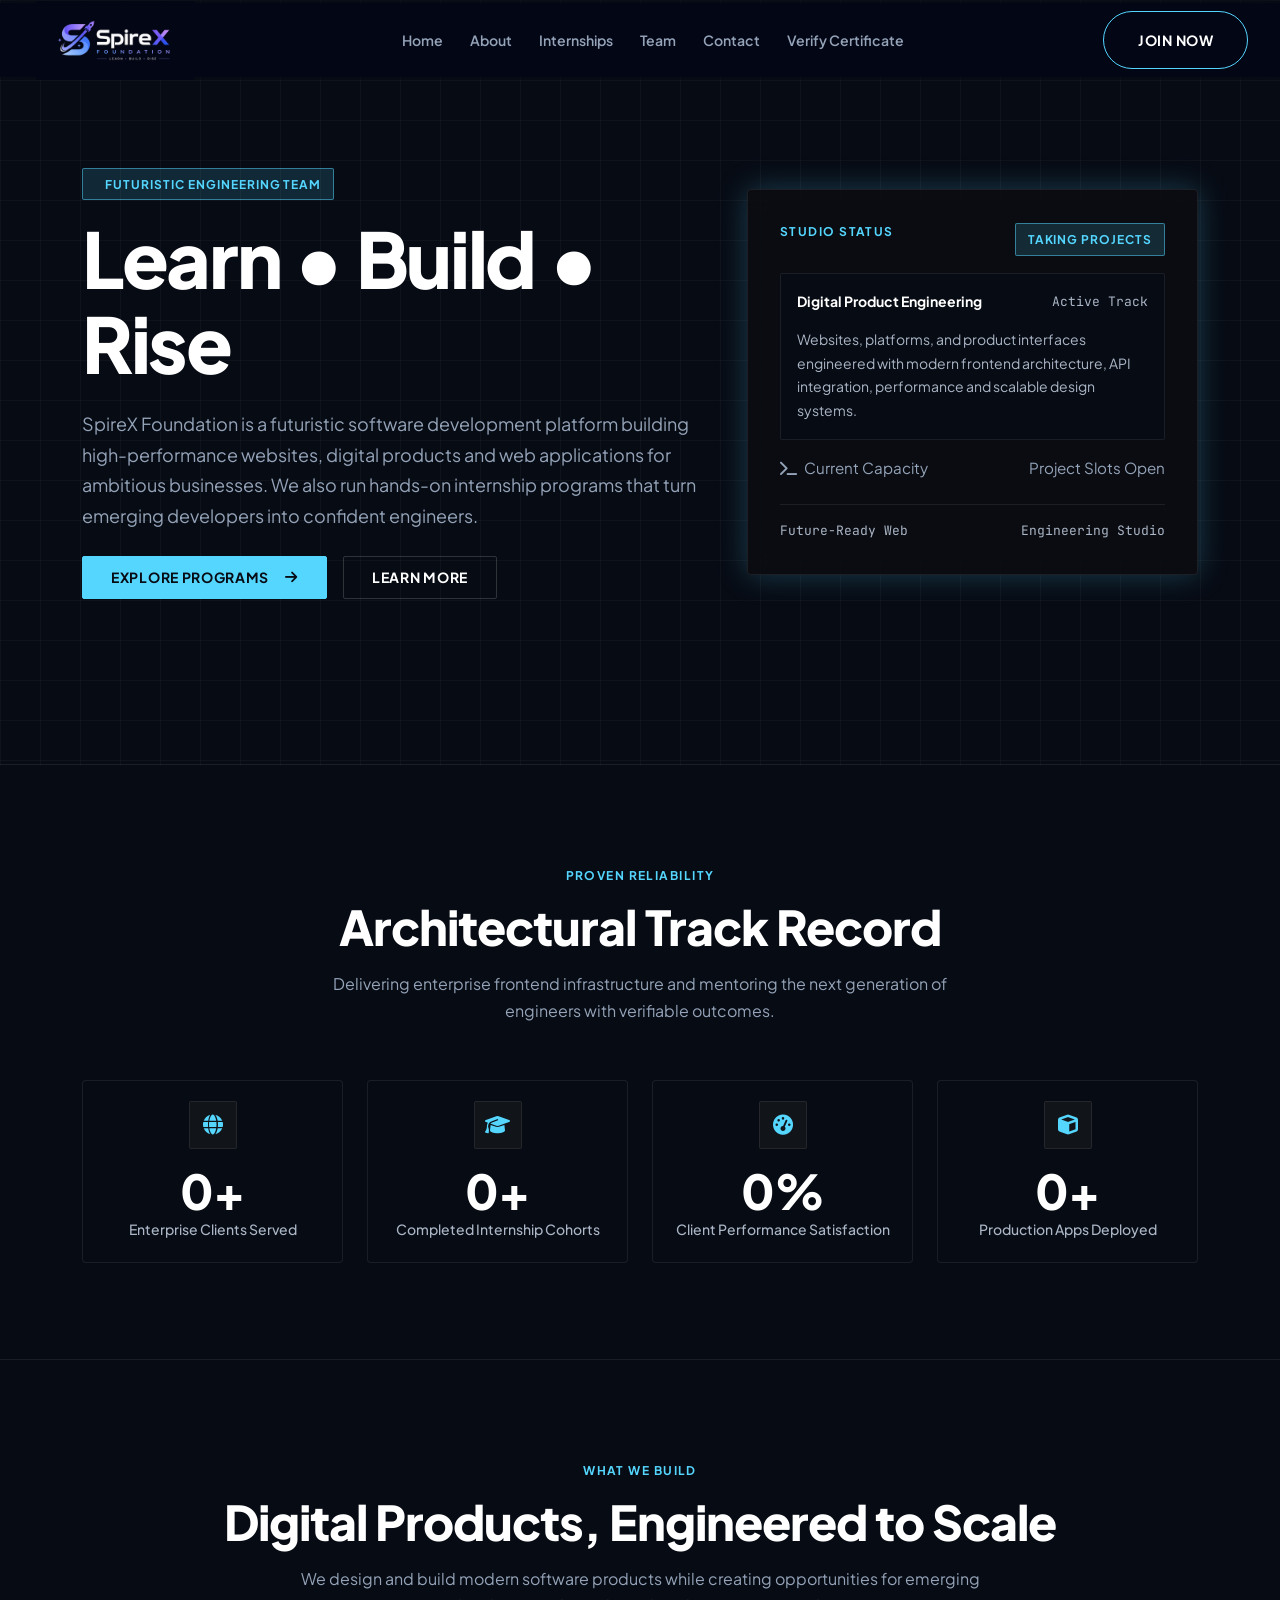
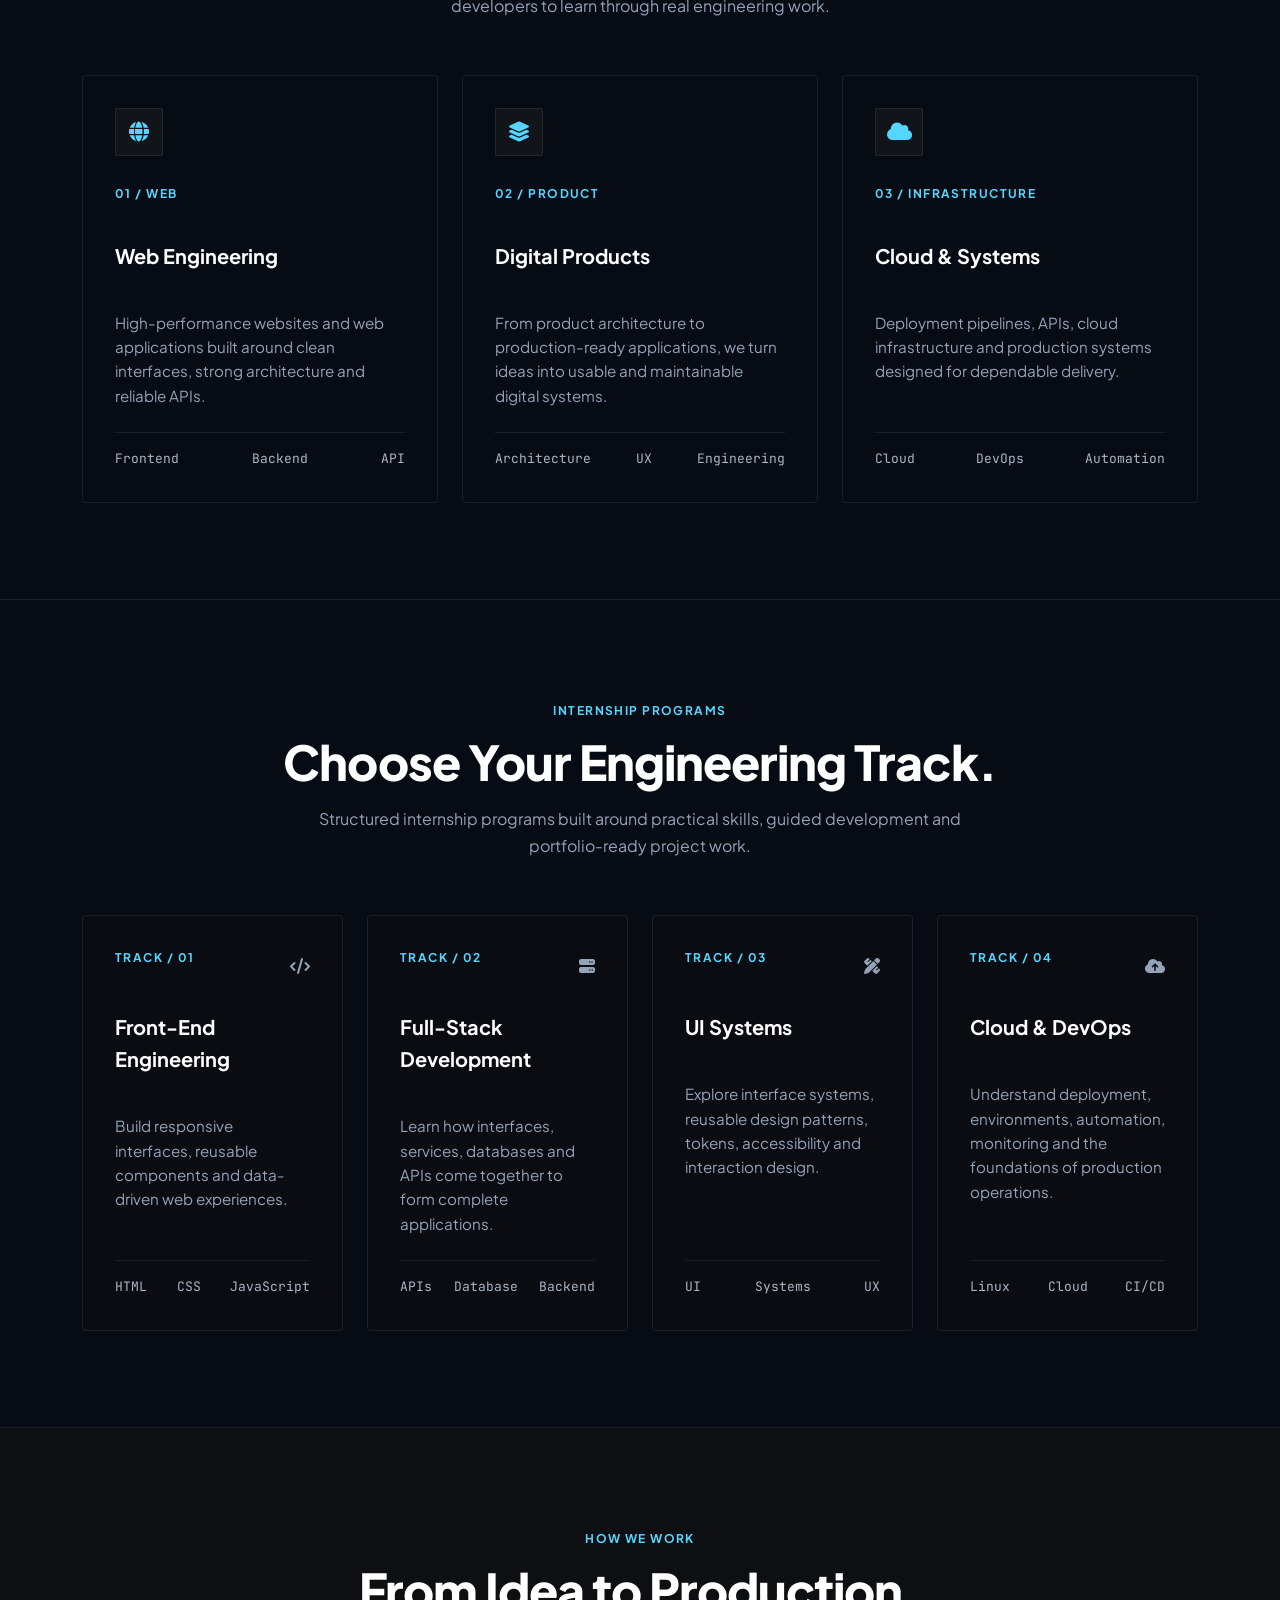
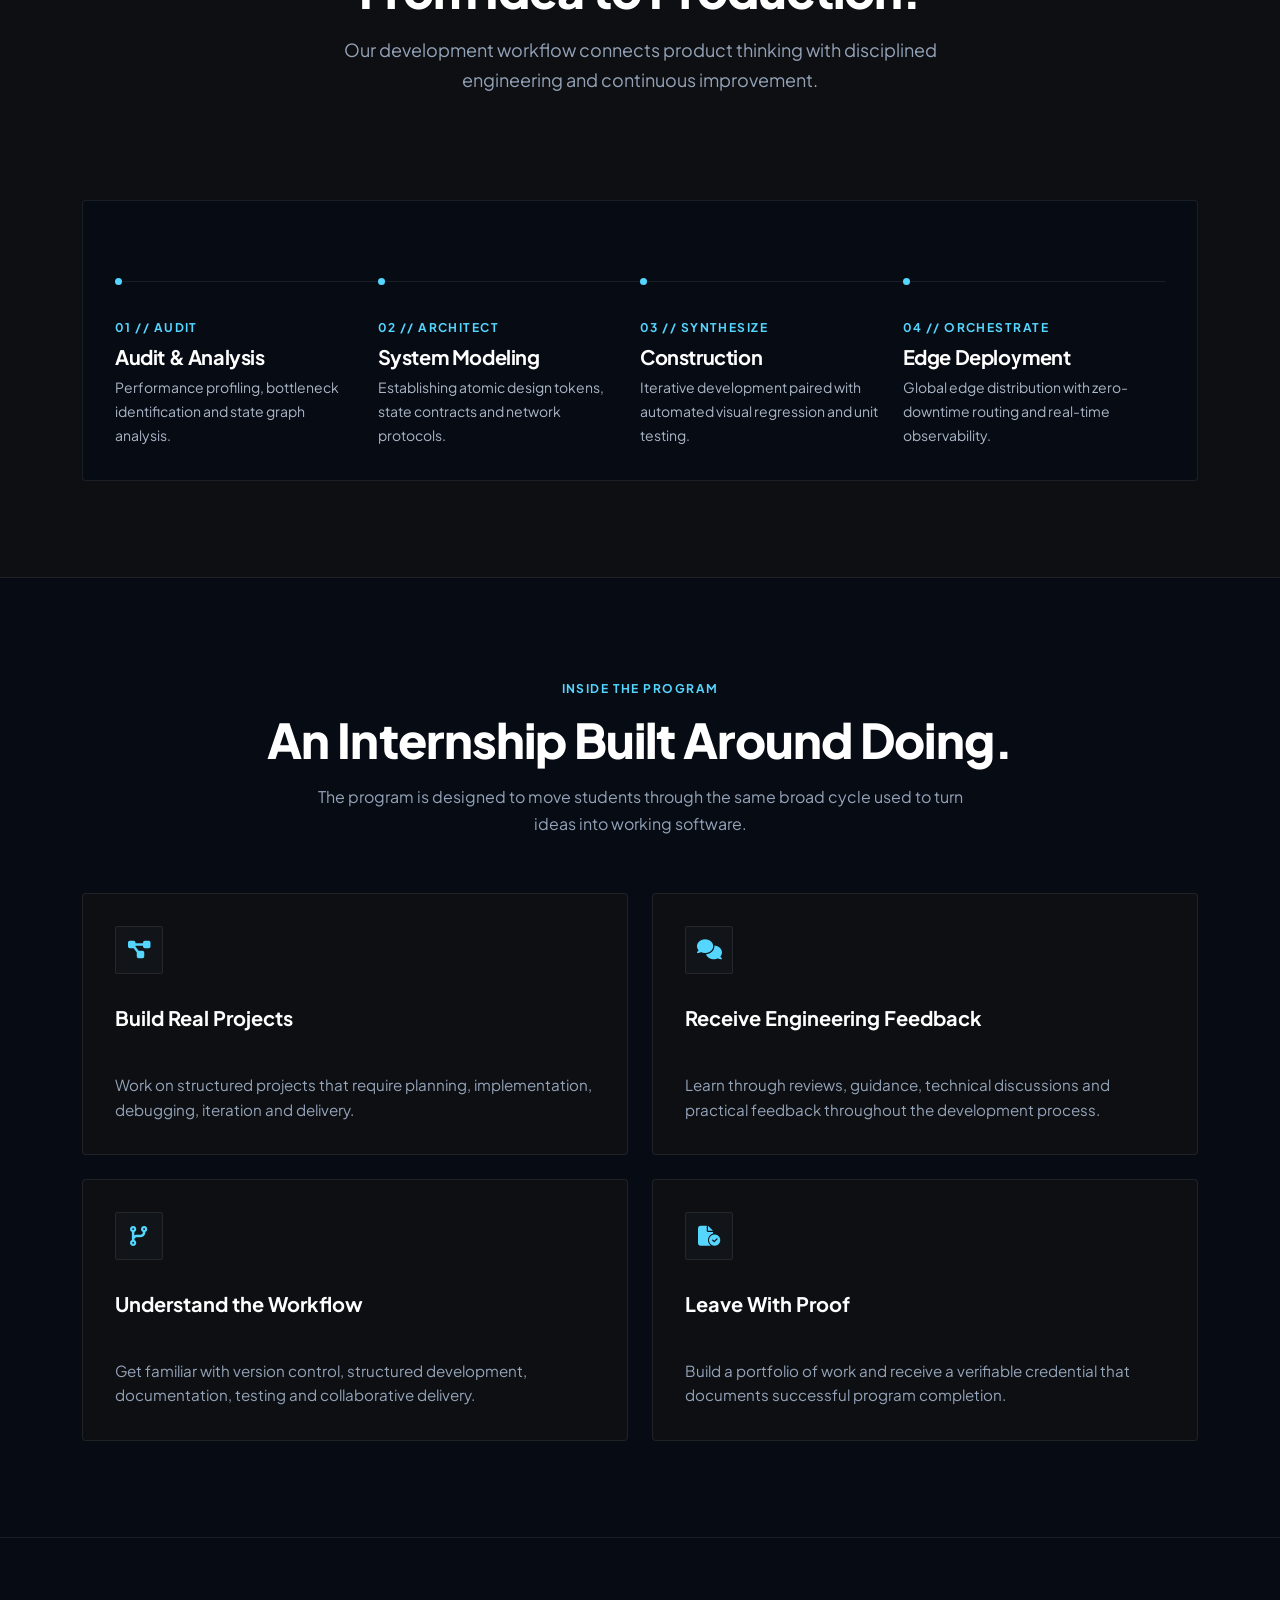
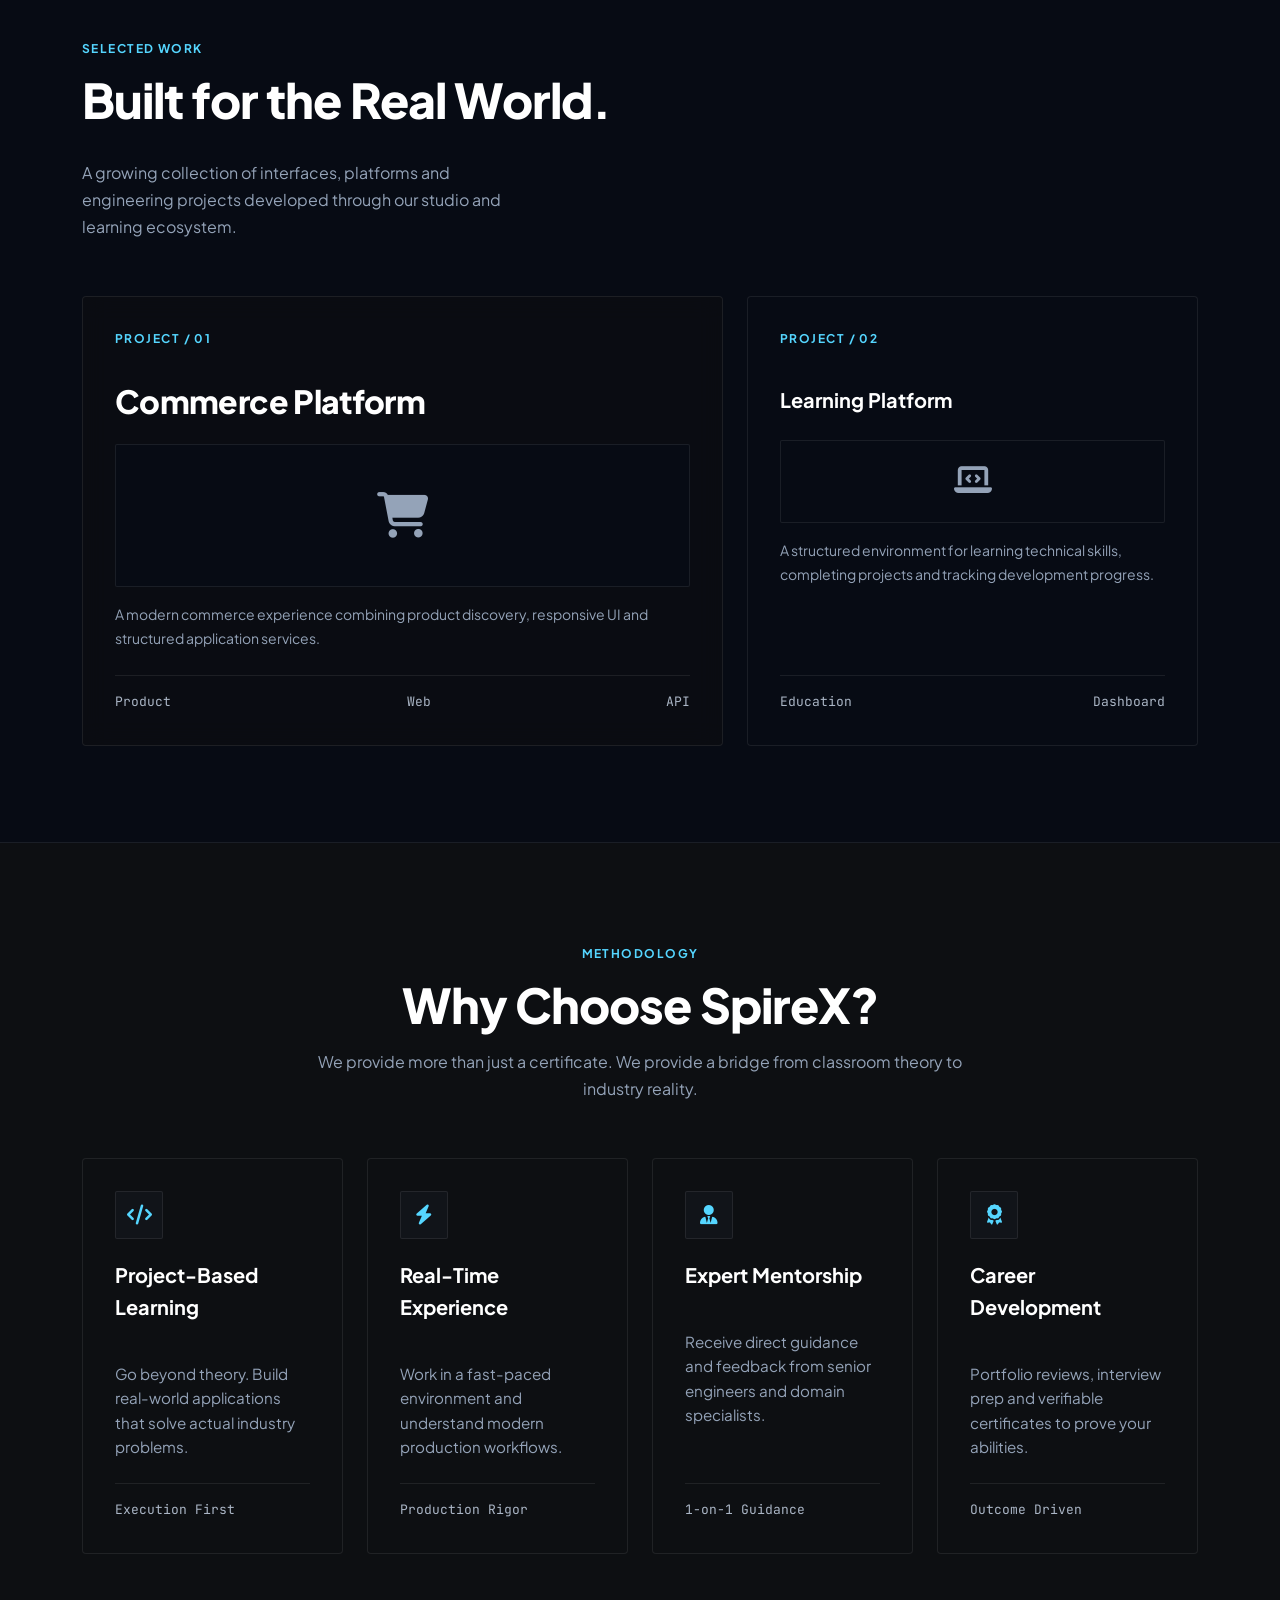
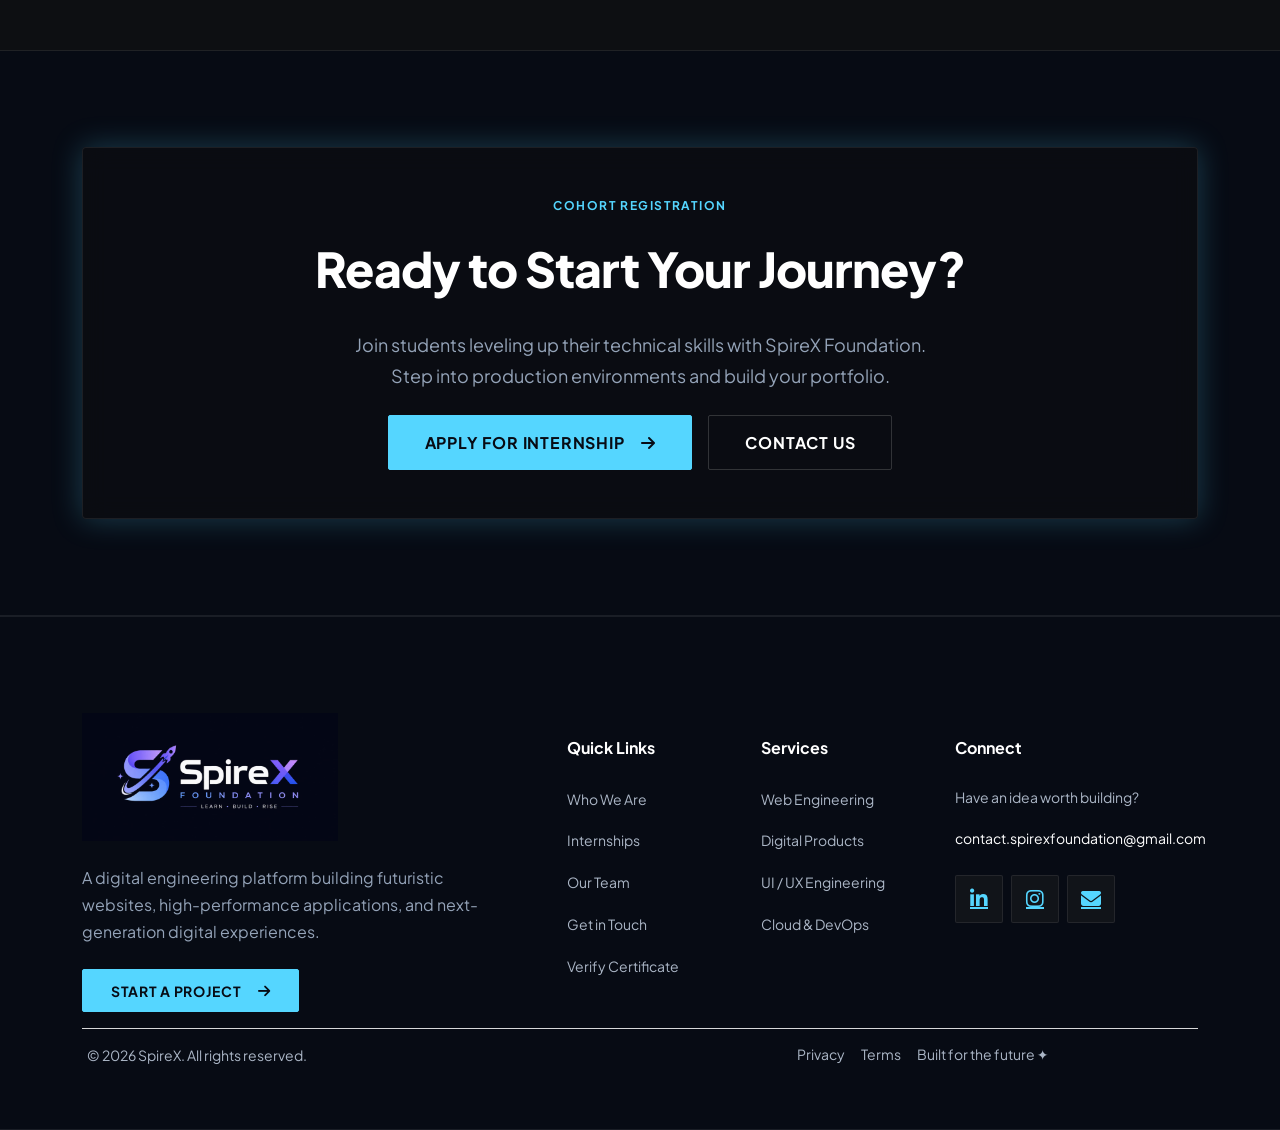
==== public/index.html @ adf91b23 "combined all pages an common navbar" ====
<!doctype html>
<html lang="en">

<head>
    <meta charset="UTF-8" />
    <meta name="viewport" content="width=device-width, initial-scale=1.0" />
    <title>SpireX Foundation</title>
    <meta name="description"
        content="SpireX Foundation runs remote, project-based internships for students and recent graduates, with mentor support and a verifiable digital certificate on completion." />

    <link rel="stylesheet" href="https://cdnjs.cloudflare.com/ajax/libs/font-awesome/6.5.1/css/all.min.css" />

    <link rel="stylesheet" href="css/home/layout.css" />

    <link rel="stylesheet" href="css/home/style.css" />
    <link rel="stylesheet" href="css/navbar.css" />
</head>

<body>
    <div id="navbar-container"></div>

    <section class="section grid-bg" data-section="hero" id="hero">
        <div class="container">
            <div class="row align-items-center gy-5">
                <div class="col-lg-7">
                    <div class="head mb-0">
                        <span class="badge badge-primary mb-3">
                            <i class="fa-solid fa-sparkles me-1"></i> Futuristic Engineering
                            Team
                        </span>
                        <h1 class="heading heading-xl text-bright">
                            Learn <span class="text-dim">•</span> Build
                            <span class="text-dim">•</span> Rise
                        </h1>
                        <p class="text text-lg text-muted my-4">
                            SpireX Foundation is a futuristic software development platform
                            building high-performance websites, digital products and web
                            applications for ambitious businesses. We also run hands-on
                            internship programs that turn emerging developers into confident
                            engineers.
                        </p>
                    </div>

                    <div class="d-flex flex-wrap gap-3 mt-4">
                        <a href="#internship" class="btn btn-primary">
                            Explore Programs <i class="fa-solid fa-arrow-right ms-2"></i>
                        </a>
                        <a href="#about" class="btn btn-outline">Learn More</a>
                    </div>
                </div>

                <div class="col-lg-5">
                    <div class="card card-glass glow">
                        <div class="head d-flex flex-row justify-content-between align-items-center mb-3">
                            <span class="label">Studio Status</span>
                            <span class="badge badge-primary">Taking Projects</span>
                        </div>

                        <div class="body">
                            <div class="p-3 mb-3" style="
                    background: var(--bg-primary);
                    border: 1px solid var(--border-subtle);
                    border-radius: var(--radius-sm);
                  ">
                                <div class="d-flex align-items-center justify-content-between mb-2">
                                    <span class="text text-sm text-bright text-bold">Digital Product Engineering</span>
                                    <span class="tag">Active Track</span>
                                </div>
                                <p class="text text-sm text-dim mb-0">
                                    Websites, platforms, and product interfaces engineered with
                                    modern frontend architecture, API integration, performance
                                    and scalable design systems.
                                </p>
                            </div>

                            <div class="d-flex justify-content-between text-dim text-sm pt-2">
                                <span><i class="fa-solid fa-terminal me-1 text-dim"></i> Current
                                    Capacity</span>
                                <span class="text-bright text-bold">Project Slots Open</span>
                            </div>
                        </div>

                        <div class="foot d-flex justify-content-between">
                            <span class="tag">Future-Ready Web</span>
                            <span class="tag">Engineering Studio</span>
                        </div>
                    </div>
                </div>
            </div>
        </div>
    </section>

    <section class="section section-dark" data-section="metrics" id="metrics">
        <div class="container">
            <div class="head text-center">
                <span class="label">Proven Reliability</span>
                <h2 class="heading heading-lg">Architectural Track Record</h2>
                <p class="text text-muted mx-auto">
                    Delivering enterprise frontend infrastructure and mentoring the next
                    generation of engineers with verifiable outcomes.
                </p>
            </div>

            <div class="row g-4">
                <div class="col-12 col-md-6 col-lg-3">
                    <div class="card card-sm card-dark text-center hover-glow">
                        <div class="icon-box mx-auto mb-3">
                            <i class="fa-solid fa-globe"></i>
                        </div>
                        <h3 class="heading heading-lg text-bright">0+</h3>
                        <span class="text text-sm text-dim text-medium">Enterprise Clients Served</span>
                    </div>
                </div>

                <div class="col-12 col-md-6 col-lg-3">
                    <div class="card card-sm card-dark text-center hover-glow">
                        <div class="icon-box mx-auto mb-3">
                            <i class="fa-solid fa-graduation-cap"></i>
                        </div>
                        <h3 class="heading heading-lg text-bright">0+</h3>
                        <span class="text text-sm text-dim text-medium">Completed Internship Cohorts</span>
                    </div>
                </div>

                <div class="col-12 col-md-6 col-lg-3">
                    <div class="card card-sm card-dark text-center hover-glow">
                        <div class="icon-box mx-auto mb-3">
                            <i class="fa-solid fa-gauge-high"></i>
                        </div>
                        <h3 class="heading heading-lg text-bright">0%</h3>
                        <span class="text text-sm text-dim text-medium">Client Performance Satisfaction</span>
                    </div>
                </div>

                <div class="col-12 col-md-6 col-lg-3">
                    <div class="card card-sm card-dark text-center hover-glow">
                        <div class="icon-box mx-auto mb-3">
                            <i class="fa-solid fa-cube"></i>
                        </div>
                        <h3 class="heading heading-lg text-bright">0+</h3>
                        <span class="text text-sm text-dim text-medium">Production Apps Deployed</span>
                    </div>
                </div>
            </div>
        </div>
    </section>

    <section class="section" data-section="services" id="services">
        <div class="container">
            <div class="head text-center">
                <span class="label">What We Build</span>
                <h2 class="heading heading-lg text-bright">
                    Digital Products, Engineered to Scale
                </h2>
                <p class="text text-muted mx-auto">
                    We design and build modern software products while creating
                    opportunities for emerging developers to learn through real
                    engineering work.
                </p>
            </div>

            <div class="row g-4">
                <div class="col-md-6 col-lg-4">
                    <div class="card card-dark hover-lift h-100">
                        <div class="head">
                            <div class="icon-box mb-3">
                                <i class="fa-solid fa-globe"></i>
                            </div>
                            <span class="label">01 / Web</span>
                            <h3 class="title mt-2">Web Engineering</h3>
                        </div>
                        <div class="body">
                            <p>
                                High-performance websites and web applications built around
                                clean interfaces, strong architecture and reliable APIs.
                            </p>
                        </div>
                        <div class="foot">
                            <span class="tag">Frontend</span>
                            <span class="tag">Backend</span>
                            <span class="tag">API</span>
                        </div>
                    </div>
                </div>

                <div class="col-md-6 col-lg-4">
                    <div class="card card-dark hover-lift h-100">
                        <div class="head">
                            <div class="icon-box mb-3">
                                <i class="fa-solid fa-layer-group"></i>
                            </div>
                            <span class="label">02 / Product</span>
                            <h3 class="title mt-2">Digital Products</h3>
                        </div>
                        <div class="body">
                            <p>
                                From product architecture to production-ready applications, we
                                turn ideas into usable and maintainable digital systems.
                            </p>
                        </div>
                        <div class="foot">
                            <span class="tag">Architecture</span>
                            <span class="tag">UX</span>
                            <span class="tag">Engineering</span>
                        </div>
                    </div>
                </div>

                <div class="col-md-6 col-lg-4">
                    <div class="card card-dark hover-lift h-100">
                        <div class="head">
                            <div class="icon-box mb-3">
                                <i class="fa-solid fa-cloud"></i>
                            </div>
                            <span class="label">03 / Infrastructure</span>
                            <h3 class="title mt-2">Cloud & Systems</h3>
                        </div>
                        <div class="body">
                            <p>
                                Deployment pipelines, APIs, cloud infrastructure and
                                production systems designed for dependable delivery.
                            </p>
                        </div>
                        <div class="foot">
                            <span class="tag">Cloud</span>
                            <span class="tag">DevOps</span>
                            <span class="tag">Automation</span>
                        </div>
                    </div>
                </div>
            </div>
        </div>
    </section>

    <section class="section section-dark" data-section="internship-tracks" id="programs">
        <div class="container">
            <div class="head text-center">
                <span class="label">Internship Programs</span>
                <h2 class="heading heading-lg text-bright">
                    Choose Your Engineering Track.
                </h2>
                <p class="text text-muted mx-auto">
                    Structured internship programs built around practical skills, guided
                    development and portfolio-ready project work.
                </p>
            </div>

            <div class="row g-4">
                <div class="col-md-6 col-lg-3">
                    <div class="card card-glass h-100">
                        <div class="head">
                            <div class="d-flex justify-content-between align-items-center mb-3">
                                <span class="label">TRACK / 01</span>
                                <i class="fa-solid fa-code text-bright"></i>
                            </div>
                            <h3 class="title">Front-End Engineering</h3>
                        </div>
                        <div class="body">
                            <p>
                                Build responsive interfaces, reusable components and
                                data-driven web experiences.
                            </p>
                        </div>
                        <div class="foot">
                            <span class="tag">HTML</span>
                            <span class="tag">CSS</span>
                            <span class="tag">JavaScript</span>
                        </div>
                    </div>
                </div>

                <div class="col-md-6 col-lg-3">
                    <div class="card card-glass h-100">
                        <div class="head">
                            <div class="d-flex justify-content-between align-items-center mb-3">
                                <span class="label">TRACK / 02</span>
                                <i class="fa-solid fa-server text-bright"></i>
                            </div>
                            <h3 class="title">Full-Stack Development</h3>
                        </div>
                        <div class="body">
                            <p>
                                Learn how interfaces, services, databases and APIs come
                                together to form complete applications.
                            </p>
                        </div>
                        <div class="foot">
                            <span class="tag">APIs</span>
                            <span class="tag">Database</span>
                            <span class="tag">Backend</span>
                        </div>
                    </div>
                </div>

                <div class="col-md-6 col-lg-3">
                    <div class="card card-glass h-100">
                        <div class="head">
                            <div class="d-flex justify-content-between align-items-center mb-3">
                                <span class="label">TRACK / 03</span>
                                <i class="fa-solid fa-pen-ruler text-bright"></i>
                            </div>
                            <h3 class="title">UI Systems</h3>
                        </div>
                        <div class="body">
                            <p>
                                Explore interface systems, reusable design patterns, tokens,
                                accessibility and interaction design.
                            </p>
                        </div>
                        <div class="foot">
                            <span class="tag">UI</span>
                            <span class="tag">Systems</span>
                            <span class="tag">UX</span>
                        </div>
                    </div>
                </div>

                <div class="col-md-6 col-lg-3">
                    <div class="card card-glass h-100">
                        <div class="head">
                            <div class="d-flex justify-content-between align-items-center mb-3">
                                <span class="label">TRACK / 04</span>
                                <i class="fa-solid fa-cloud-arrow-up text-bright"></i>
                            </div>
                            <h3 class="title">Cloud & DevOps</h3>
                        </div>
                        <div class="body">
                            <p>
                                Understand deployment, environments, automation, monitoring
                                and the foundations of production operations.
                            </p>
                        </div>
                        <div class="foot">
                            <span class="tag">Linux</span>
                            <span class="tag">Cloud</span>
                            <span class="tag">CI/CD</span>
                        </div>
                    </div>
                </div>
            </div>
        </div>
    </section>

    <section class="section section-alt" data-section="workflow" id="workflow">
        <div class="container">
            <div class="row align-items-center g-5">
                <div class="col-12">
                    <div class="head text-center">
                        <span class="label">How We Work</span>
                        <h2 class="heading heading-lg text-bright">
                            From Idea to Production.
                        </h2>
                        <p class="text text-lg text-muted mx-auto">
                            Our development workflow connects product thinking with
                            disciplined engineering and continuous improvement.
                        </p>
                    </div>
                </div>

                <div class="col-12">
                    <div class="card card-dark">
                        <div class="body">
                            <div class="pipeline pipeline-horizontal mt-5">
                                <div class="item">
                                    <span class="label text-bright">01 // AUDIT</span>
                                    <h4 class="heading heading-sm mt-2 text-bright">
                                        Audit & Analysis
                                    </h4>
                                    <p class="text text-sm text-dim mt-2">
                                        Performance profiling, bottleneck identification and state
                                        graph analysis.
                                    </p>
                                </div>

                                <div class="item">
                                    <span class="label text-bright">02 // ARCHITECT</span>
                                    <h4 class="heading heading-sm mt-2 text-bright">
                                        System Modeling
                                    </h4>
                                    <p class="text text-sm text-dim mt-2">
                                        Establishing atomic design tokens, state contracts and
                                        network protocols.
                                    </p>
                                </div>

                                <div class="item">
                                    <span class="label text-bright">03 // SYNTHESIZE</span>
                                    <h4 class="heading heading-sm mt-2 text-bright">
                                        Construction
                                    </h4>
                                    <p class="text text-sm text-dim mt-2">
                                        Iterative development paired with automated visual
                                        regression and unit testing.
                                    </p>
                                </div>

                                <div class="item">
                                    <span class="label text-bright">04 // ORCHESTRATE</span>
                                    <h4 class="heading heading-sm mt-2 text-bright">
                                        Edge Deployment
                                    </h4>
                                    <p class="text text-sm text-dim mt-2">
                                        Global edge distribution with zero-downtime routing and
                                        real-time observability.
                                    </p>
                                </div>
                            </div>
                        </div>
                    </div>
                </div>
            </div>
        </div>
    </section>

    <section class="section" data-section="internship-experience" id="experience">
        <div class="container">
            <div class="head text-center">
                <span class="label">Inside the Program</span>
                <h2 class="heading heading-lg text-bright">
                    An Internship Built Around Doing.
                </h2>
                <p class="text text-muted mx-auto">
                    The program is designed to move students through the same broad
                    cycle used to turn ideas into working software.
                </p>
            </div>

            <div class="row g-4">
                <div class="col-md-6">
                    <div class="card hover-lift h-100">
                        <div class="head">
                            <div class="icon-box mb-3">
                                <i class="fa-solid fa-diagram-project"></i>
                            </div>
                            <h3 class="title">Build Real Projects</h3>
                        </div>
                        <div class="body">
                            <p>
                                Work on structured projects that require planning,
                                implementation, debugging, iteration and delivery.
                            </p>
                        </div>
                    </div>
                </div>

                <div class="col-md-6">
                    <div class="card hover-lift h-100">
                        <div class="head">
                            <div class="icon-box mb-3">
                                <i class="fa-solid fa-comments"></i>
                            </div>
                            <h3 class="title">Receive Engineering Feedback</h3>
                        </div>
                        <div class="body">
                            <p>
                                Learn through reviews, guidance, technical discussions and
                                practical feedback throughout the development process.
                            </p>
                        </div>
                    </div>
                </div>

                <div class="col-md-6">
                    <div class="card hover-lift h-100">
                        <div class="head">
                            <div class="icon-box mb-3">
                                <i class="fa-solid fa-code-branch"></i>
                            </div>
                            <h3 class="title">Understand the Workflow</h3>
                        </div>
                        <div class="body">
                            <p>
                                Get familiar with version control, structured development,
                                documentation, testing and collaborative delivery.
                            </p>
                        </div>
                    </div>
                </div>

                <div class="col-md-6">
                    <div class="card hover-lift h-100">
                        <div class="head">
                            <div class="icon-box mb-3">
                                <i class="fa-solid fa-file-circle-check"></i>
                            </div>
                            <h3 class="title">Leave With Proof</h3>
                        </div>
                        <div class="body">
                            <p>
                                Build a portfolio of work and receive a verifiable credential
                                that documents successful program completion.
                            </p>
                        </div>
                    </div>
                </div>
            </div>
        </div>
    </section>

    <section class="section section-dark" data-section="selected-work" id="work">
        <div class="container">
            <div class="head d-flex flex-column flex-md-row justify-content-between align-items-md-end gap-3">
                <div>
                    <span class="label">Selected Work</span>
                    <h2 class="heading heading-lg text-bright mb-0">
                        Built for the Real World.
                    </h2>
                </div>
                <p class="text text-muted mb-0" style="max-width: 420px">
                    A growing collection of interfaces, platforms and engineering
                    projects developed through our studio and learning ecosystem.
                </p>
            </div>

            <div class="row g-4">
                <div class="col-lg-7">
                    <div class="card card-glass hover-lift h-100">
                        <div class="head">
                            <span class="label">PROJECT / 01</span>
                            <h3 class="heading heading-md text-bright mt-2">
                                Commerce Platform
                            </h3>
                        </div>
                        <div class="body">
                            <div class="p-5 text-center mb-3" style="
                    background: var(--bg-primary);
                    border: 1px solid var(--border-subtle);
                    border-radius: var(--radius-sm);
                  ">
                                <i class="fa-solid fa-cart-shopping fa-3x text-bright"></i>
                            </div>
                            <p class="text text-sm text-muted mb-0">
                                A modern commerce experience combining product discovery,
                                responsive UI and structured application services.
                            </p>
                        </div>
                        <div class="foot">
                            <span class="tag">Product</span>
                            <span class="tag">Web</span>
                            <span class="tag">API</span>
                        </div>
                    </div>
                </div>

                <div class="col-lg-5">
                    <div class="card card-dark hover-lift h-100">
                        <div class="head">
                            <span class="label">PROJECT / 02</span>
                            <h3 class="title mt-2">Learning Platform</h3>
                        </div>
                        <div class="body">
                            <div class="p-4 text-center mb-3" style="
                    background: var(--bg-primary);
                    border: 1px solid var(--border-subtle);
                    border-radius: var(--radius-sm);
                  ">
                                <i class="fa-solid fa-laptop-code fa-2x text-bright"></i>
                            </div>
                            <p class="text text-sm text-muted mb-0">
                                A structured environment for learning technical skills,
                                completing projects and tracking development progress.
                            </p>
                        </div>
                        <div class="foot">
                            <span class="tag">Education</span>
                            <span class="tag">Dashboard</span>
                        </div>
                    </div>
                </div>
            </div>
        </div>
    </section>

    <section class="section section-alt" data-section="why-us" id="why-us">
        <div class="container">
            <div class="head text-center">
                <span class="label">Methodology</span>
                <h2 class="heading heading-lg">Why Choose SpireX?</h2>
                <p class="text text-muted mx-auto">
                    We provide more than just a certificate. We provide a bridge from
                    classroom theory to industry reality.
                </p>
            </div>

            <div class="row g-4">
                <div class="col-md-6 col-lg-3">
                    <div class="card hover-lift">
                        <div class="head">
                            <div class="icon-box mb-2">
                                <i class="fa-solid fa-code"></i>
                            </div>
                            <h3 class="title">Project-Based Learning</h3>
                        </div>
                        <div class="body">
                            <p>
                                Go beyond theory. Build real-world applications that solve
                                actual industry problems.
                            </p>
                        </div>
                        <div class="foot">
                            <span class="tag">Execution First</span>
                        </div>
                    </div>
                </div>

                <div class="col-md-6 col-lg-3">
                    <div class="card hover-lift">
                        <div class="head">
                            <div class="icon-box mb-2">
                                <i class="fa-solid fa-bolt"></i>
                            </div>
                            <h3 class="title">Real-Time Experience</h3>
                        </div>
                        <div class="body">
                            <p>
                                Work in a fast-paced environment and understand modern
                                production workflows.
                            </p>
                        </div>
                        <div class="foot">
                            <span class="tag">Production Rigor</span>
                        </div>
                    </div>
                </div>

                <div class="col-md-6 col-lg-3">
                    <div class="card hover-lift">
                        <div class="head">
                            <div class="icon-box mb-2">
                                <i class="fa-solid fa-user-tie"></i>
                            </div>
                            <h3 class="title">Expert Mentorship</h3>
                        </div>
                        <div class="body">
                            <p>
                                Receive direct guidance and feedback from senior engineers and
                                domain specialists.
                            </p>
                        </div>
                        <div class="foot">
                            <span class="tag">1-on-1 Guidance</span>
                        </div>
                    </div>
                </div>

                <div class="col-md-6 col-lg-3">
                    <div class="card hover-lift">
                        <div class="head">
                            <div class="icon-box mb-2">
                                <i class="fa-solid fa-award"></i>
                            </div>
                            <h3 class="title">Career Development</h3>
                        </div>
                        <div class="body">
                            <p>
                                Portfolio reviews, interview prep and verifiable certificates
                                to prove your abilities.
                            </p>
                        </div>
                        <div class="foot">
                            <span class="tag">Outcome Driven</span>
                        </div>
                    </div>
                </div>
            </div>
        </div>
    </section>

    <section class="section" data-section="cta" id="cta">
        <div class="container">
            <div class="card card-glass glow text-center p-5">
                <div class="head mb-3">
                    <span class="label">Cohort Registration</span>
                    <h2 class="heading heading-lg">Ready to Start Your Journey?</h2>
                </div>
                <div class="body">
                    <p class="text text-lg text-muted mx-auto mb-4" style="max-width: 600px">
                        Join students leveling up their technical skills with SpireX
                        Foundation. Step into production environments and build your
                        portfolio.
                    </p>
                    <div class="d-flex flex-wrap justify-content-center gap-3">
                        <a href="#" class="btn btn-primary btn-lg">
                            Apply for Internship
                            <i class="fa-solid fa-arrow-right ms-2"></i>
                        </a>
                        <a href="mailto:contact.spirexfoundation@gmail.com" class="btn btn-outline btn-lg">
                            Contact Us
                        </a>
                    </div>
                </div>
            </div>
        </div>
    </section>

    <footer class="section section-dark footer" data-section="footer">
        <div class="container">
            <div class="row g-5 pb-5">
                <div class="col-lg-5 col-md-6">
                    <div class="footer-brand pe-lg-5">
                        <a href="/" class="text-decoration-none">
                            <img src="assets/logo.jpeg" class="site-logo" style="max-height: 8rem" />
                        </a>

                        <p class="text text-muted mb-4">
                            A digital engineering platform building futuristic websites,
                            high-performance applications, and next-generation digital
                            experiences.
                        </p>

                        <a href="#" class="btn btn-primary">
                            Start a Project
                            <i class="fa-solid fa-arrow-right ms-2"></i>
                        </a>
                    </div>
                </div>

                <div class="col-12 col-sm-6 col-md-3 col-lg-2">
                    <div class="footer-links">
                        <h4 class="text text-bright text-bold mb-4">Quick Links</h4>

                        <ul class="list-unstyled mb-0 d-flex flex-column gap-3">
                            <li>
                                <a class="text text-sm text-dim text-decoration-none footer-link" href="/about">
                                    Who We Are
                                </a>
                            </li>

                            <li>
                                <a class="text text-sm text-dim text-decoration-none footer-link" href="/internships">
                                    Internships
                                </a>
                            </li>

                            <li>
                                <a class="text text-sm text-dim text-decoration-none footer-link" href="/team">
                                    Our Team
                                </a>
                            </li>

                            <li>
                                <a class="text text-sm text-dim text-decoration-none footer-link" href="/contact">
                                    Get in Touch
                                </a>
                            </li>

                            <li>
                                <a class="text text-sm text-dim text-decoration-none footer-link" href="/verify">
                                    Verify Certificate
                                </a>
                            </li>
                        </ul>
                    </div>
                </div>

                <div class="col-12 col-sm-6 col-md-3 col-lg-2">
                    <div class="footer-links">
                        <h4 class="text text-bright text-bold mb-4">Services</h4>

                        <ul class="list-unstyled mb-0 d-flex flex-column gap-3">
                            <li>
                                <a class="text text-sm text-dim text-decoration-none footer-link" href="/services">
                                    Web Engineering
                                </a>
                            </li>

                            <li>
                                <a class="text text-sm text-dim text-decoration-none footer-link" href="/services">
                                    Digital Products
                                </a>
                            </li>

                            <li>
                                <a class="text text-sm text-dim text-decoration-none footer-link" href="/services">
                                    UI / UX Engineering
                                </a>
                            </li>

                            <li>
                                <a class="text text-sm text-dim text-decoration-none footer-link" href="/services">
                                    Cloud & DevOps
                                </a>
                            </li>
                        </ul>
                    </div>
                </div>

                <div class="col-12 col-lg-3">
                    <div class="footer-links">
                        <h4 class="text text-bright text-bold mb-4">Connect</h4>

                        <p class="text text-sm text-dim mb-3">
                            Have an idea worth building?
                        </p>

                        <a href="mailto:contact.spirexfoundation@gmail.com"
                            class="text text-sm text-bright text-decoration-none footer-link">
                            contact.spirexfoundation@gmail.com
                        </a>

                        <div class="d-flex gap-2 mt-4">
                            <a href="https://www.linkedin.com/company/spirex-foundation/posts/?feedView=all"
                                class="icon-box footer-social" aria-label="LinkedIn">
                                <i class="fa-brands fa-linkedin-in"></i>
                            </a>

                            <a href="https://www.instagram.com/spirexfoundation" class="icon-box footer-social"
                                aria-label="Instagram">
                                <i class="fa-brands fa-instagram"></i>
                            </a>

                            <a href="mailto:contact.spirexfoundation@gmail.com" class="icon-box footer-social"
                                aria-label="Mail">
                                <i class="fa-solid fa-envelope"></i>
                            </a>
                        </div>
                    </div>
                </div>
            </div>

            <div class="footer-bottom" data-section="copyright-section">
                <div class="row align-items-center gy-3">
                    <div class="col-md-6 text-center text-md-start">
                        <span class="text text-sm text-dim">
                            © 2026 SpireX. All rights reserved.
                        </span>
                    </div>

                    <div class="col-md-6">
                        <div class="d-flex flex-wrap justify-content-center justify-content-md-end gap-3">
                            <a href="/privacy" class="text text-sm text-dim text-decoration-none footer-link">
                                Privacy
                            </a>

                            <a href="/terms" class="text text-sm text-dim text-decoration-none footer-link">
                                Terms
                            </a>

                            <span class="text text-sm text-dim">
                                Built for the future <span class="text-primary">✦</span>
                            </span>
                        </div>
                    </div>
                </div>
            </div>
        </div>
    </footer>

    <script src="js/common/navbar.js"></script>
    <script src="js/about/script.js"></script>
</body>

</html>
---- public/css/home/layout.css ----
@charset "UTF-8";

:root {
  --grid-columns: 12;
  --grid-gutter-x: 1.5rem;
  --grid-gutter-y: 0;

  --container-max-sm: 540px;
  --container-max-md: 720px;
  --container-max-lg: 960px;
  --container-max-xl: 1140px;
  --container-max-xxl: 1320px;
}

*,
*::before,
*::after {
  box-sizing: border-box;
}


.container,
.container-fluid {
  width: 100%;
  padding-right: calc(var(--grid-gutter-x) * 0.5);
  padding-left: calc(var(--grid-gutter-x) * 0.5);
  margin-right: auto;
  margin-left: auto;
}

@media (min-width: 576px) {
  .container { max-width: var(--container-max-sm); }
}

@media (min-width: 768px) {
  .container { max-width: var(--container-max-md); }
}

@media (min-width: 992px) {
  .container { max-width: var(--container-max-lg); }
}

@media (min-width: 1200px) {
  .container { max-width: var(--container-max-xl); }
}

@media (min-width: 1400px) {
  .container { max-width: var(--container-max-xxl); }
}

.row {
  display: flex;
  flex-wrap: wrap;
  margin-top: calc(-1 * var(--grid-gutter-y));
  margin-right: calc(-0.5 * var(--grid-gutter-x));
  margin-left: calc(-0.5 * var(--grid-gutter-x));
}

.row > * {
  flex-shrink: 0;
  width: 100%;
  max-width: 100%;
  padding-right: calc(var(--grid-gutter-x) * 0.5);
  padding-left: calc(var(--grid-gutter-x) * 0.5);
  margin-top: var(--grid-gutter-y);
}

.col          { flex: 1 0 0%; }
.col-auto     { flex: 0 0 auto; width: auto; }
.col-1        { flex: 0 0 auto; width: 8.33333333%; }
.col-2        { flex: 0 0 auto; width: 16.66666667%; }
.col-3        { flex: 0 0 auto; width: 25%; }
.col-4        { flex: 0 0 auto; width: 33.33333333%; }
.col-5        { flex: 0 0 auto; width: 41.66666667%; }
.col-6        { flex: 0 0 auto; width: 50%; }
.col-7        { flex: 0 0 auto; width: 58.33333333%; }
.col-8        { flex: 0 0 auto; width: 66.66666667%; }
.col-9        { flex: 0 0 auto; width: 75%; }
.col-10       { flex: 0 0 auto; width: 83.33333333%; }
.col-11       { flex: 0 0 auto; width: 91.66666667%; }
.col-12       { flex: 0 0 auto; width: 100%; }

@media (min-width: 576px) {
  .col-sm       { flex: 1 0 0%; }
  .col-sm-auto  { flex: 0 0 auto; width: auto; }
  .col-sm-1     { flex: 0 0 auto; width: 8.33333333%; }
  .col-sm-2     { flex: 0 0 auto; width: 16.66666667%; }
  .col-sm-3     { flex: 0 0 auto; width: 25%; }
  .col-sm-4     { flex: 0 0 auto; width: 33.33333333%; }
  .col-sm-5     { flex: 0 0 auto; width: 41.66666667%; }
  .col-sm-6     { flex: 0 0 auto; width: 50%; }
  .col-sm-7     { flex: 0 0 auto; width: 58.33333333%; }
  .col-sm-8     { flex: 0 0 auto; width: 66.66666667%; }
  .col-sm-9     { flex: 0 0 auto; width: 75%; }
  .col-sm-10    { flex: 0 0 auto; width: 83.33333333%; }
  .col-sm-11    { flex: 0 0 auto; width: 91.66666667%; }
  .col-sm-12    { flex: 0 0 auto; width: 100%; }
}

@media (min-width: 768px) {
  .col-md       { flex: 1 0 0%; }
  .col-md-auto  { flex: 0 0 auto; width: auto; }
  .col-md-1     { flex: 0 0 auto; width: 8.33333333%; }
  .col-md-2     { flex: 0 0 auto; width: 16.66666667%; }
  .col-md-3     { flex: 0 0 auto; width: 25%; }
  .col-md-4     { flex: 0 0 auto; width: 33.33333333%; }
  .col-md-5     { flex: 0 0 auto; width: 41.66666667%; }
  .col-md-6     { flex: 0 0 auto; width: 50%; }
  .col-md-7     { flex: 0 0 auto; width: 58.33333333%; }
  .col-md-8     { flex: 0 0 auto; width: 66.66666667%; }
  .col-md-9     { flex: 0 0 auto; width: 75%; }
  .col-md-10    { flex: 0 0 auto; width: 83.33333333%; }
  .col-md-11    { flex: 0 0 auto; width: 91.66666667%; }
  .col-md-12    { flex: 0 0 auto; width: 100%; }
}

@media (min-width: 992px) {
  .col-lg       { flex: 1 0 0%; }
  .col-lg-auto  { flex: 0 0 auto; width: auto; }
  .col-lg-1     { flex: 0 0 auto; width: 8.33333333%; }
  .col-lg-2     { flex: 0 0 auto; width: 16.66666667%; }
  .col-lg-3     { flex: 0 0 auto; width: 25%; }
  .col-lg-4     { flex: 0 0 auto; width: 33.33333333%; }
  .col-lg-5     { flex: 0 0 auto; width: 41.66666667%; }
  .col-lg-6     { flex: 0 0 auto; width: 50%; }
  .col-lg-7     { flex: 0 0 auto; width: 58.33333333%; }
  .col-lg-8     { flex: 0 0 auto; width: 66.66666667%; }
  .col-lg-9     { flex: 0 0 auto; width: 75%; }
  .col-lg-10    { flex: 0 0 auto; width: 83.33333333%; }
  .col-lg-11    { flex: 0 0 auto; width: 91.66666667%; }
  .col-lg-12    { flex: 0 0 auto; width: 100%; }
}

@media (min-width: 1200px) {
  .col-xl       { flex: 1 0 0%; }
  .col-xl-auto  { flex: 0 0 auto; width: auto; }
  .col-xl-1     { flex: 0 0 auto; width: 8.33333333%; }
  .col-xl-2     { flex: 0 0 auto; width: 16.66666667%; }
  .col-xl-3     { flex: 0 0 auto; width: 25%; }
  .col-xl-4     { flex: 0 0 auto; width: 33.33333333%; }
  .col-xl-6     { flex: 0 0 auto; width: 50%; }
  .col-xl-12    { flex: 0 0 auto; width: 100%; }
}



.g-0  { --grid-gutter-x: 0;     --grid-gutter-y: 0; }
.g-1  { --grid-gutter-x: 0.25rem; --grid-gutter-y: 0.25rem; }
.g-2  { --grid-gutter-x: 0.5rem;  --grid-gutter-y: 0.5rem; }
.g-3  { --grid-gutter-x: 1rem;    --grid-gutter-y: 1rem; }
.g-4  { --grid-gutter-x: 1.5rem;  --grid-gutter-y: 1.5rem; }
.g-5  { --grid-gutter-x: 3rem;    --grid-gutter-y: 3rem; }

.gx-0 { --grid-gutter-x: 0; }
.gx-1 { --grid-gutter-x: 0.25rem; }
.gx-2 { --grid-gutter-x: 0.5rem; }
.gx-3 { --grid-gutter-x: 1rem; }
.gx-4 { --grid-gutter-x: 1.5rem; }
.gx-5 { --grid-gutter-x: 3rem; }

.gy-0 { --grid-gutter-y: 0; }
.gy-1 { --grid-gutter-y: 0.25rem; }
.gy-2 { --grid-gutter-y: 0.5rem; }
.gy-3 { --grid-gutter-y: 1rem; }
.gy-4 { --grid-gutter-y: 1.5rem; }
.gy-5 { --grid-gutter-y: 3rem; }

.gap-0 { gap: 0 !important; }
.gap-1 { gap: 0.25rem !important; }
.gap-2 { gap: 0.5rem !important; }
.gap-3 { gap: 1rem !important; }
.gap-4 { gap: 1.5rem !important; }
.gap-5 { gap: 3rem !important; }


.d-flex             { display: flex !important; }
.d-inline-flex      { display: inline-flex !important; }
.d-block            { display: block !important; }
.d-inline-block     { display: inline-block !important; }
.d-none             { display: none !important; }

.flex-row           { flex-direction: row !important; }
.flex-column        { flex-direction: column !important; }
.flex-wrap          { flex-wrap: wrap !important; }
.flex-nowrap        { flex-wrap: nowrap !important; }
.flex-grow-1        { flex-grow: 1 !important; }
.flex-shrink-0      { flex-shrink: 0 !important; }

.justify-content-start   { justify-content: flex-start !important; }
.justify-content-end     { justify-content: flex-end !important; }
.justify-content-center  { justify-content: center !important; }
.justify-content-between { justify-content: space-between !important; }
.justify-content-around  { justify-content: space-around !important; }

.align-items-start    { align-items: flex-start !important; }
.align-items-end      { align-items: flex-end !important; }
.align-items-center   { align-items: center !important; }
.align-items-baseline { align-items: baseline !important; }
.align-items-stretch  { align-items: stretch !important; }

.align-self-start     { align-self: flex-start !important; }
.align-self-end       { align-self: flex-end !important; }
.align-self-center    { align-self: center !important; }

@media (min-width: 576px) {
  .d-sm-none  { display: none !important; }
  .d-sm-block { display: block !important; }
  .d-sm-flex  { display: flex !important; }
}

@media (min-width: 768px) {
  .d-md-none  { display: none !important; }
  .d-md-block { display: block !important; }
  .d-md-flex  { display: flex !important; }
}

@media (min-width: 992px) {
  .d-lg-none  { display: none !important; }
  .d-lg-block { display: block !important; }
  .d-lg-flex  { display: flex !important; }
}


.m-0  { margin: 0 !important; }
.m-1  { margin: 0.25rem !important; }
.m-2  { margin: 0.5rem !important; }
.m-3  { margin: 1rem !important; }
.m-4  { margin: 1.5rem !important; }
.m-5  { margin: 3rem !important; }
.m-auto { margin: auto !important; }

.mx-auto { margin-right: auto !important; margin-left: auto !important; }
.my-auto { margin-top: auto !important; margin-bottom: auto !important; }

.mt-0 { margin-top: 0 !important; }
.mt-1 { margin-top: 0.25rem !important; }
.mt-2 { margin-top: 0.5rem !important; }
.mt-3 { margin-top: 1rem !important; }
.mt-4 { margin-top: 1.5rem !important; }
.mt-5 { margin-top: 3rem !important; }

.mb-0 { margin-bottom: 0 !important; }
.mb-1 { margin-bottom: 0.25rem !important; }
.mb-2 { margin-bottom: 0.5rem !important; }
.mb-3 { margin-bottom: 1rem !important; }
.mb-4 { margin-bottom: 1.5rem !important; }
.mb-5 { margin-bottom: 3rem !important; }

.my-1 { margin-top: 0.25rem !important; margin-bottom: 0.25rem !important; }
.my-2 { margin-top: 0.5rem !important; margin-bottom: 0.5rem !important; }
.my-3 { margin-top: 1rem !important; margin-bottom: 1rem !important; }
.my-4 { margin-top: 1.5rem !important; margin-bottom: 1.5rem !important; }
.my-5 { margin-top: 3rem !important; margin-bottom: 3rem !important; }

.me-1 { margin-right: 0.25rem !important; }
.me-2 { margin-right: 0.5rem !important; }
.me-3 { margin-right: 1rem !important; }
.ms-1 { margin-left: 0.25rem !important; }
.ms-2 { margin-left: 0.5rem !important; }
.ms-3 { margin-left: 1rem !important; }

.p-0  { padding: 0 !important; }
.p-1  { padding: 0.25rem !important; }
.p-2  { padding: 0.5rem !important; }
.p-3  { padding: 1rem !important; }
.p-4  { padding: 1.5rem !important; }
.p-5  { padding: 3rem !important; }

.py-1 { padding-top: 0.25rem !important; padding-bottom: 0.25rem !important; }
.py-2 { padding-top: 0.5rem !important; padding-bottom: 0.5rem !important; }
.py-3 { padding-top: 1rem !important; padding-bottom: 1rem !important; }
.py-4 { padding-top: 1.5rem !important; padding-bottom: 1.5rem !important; }
.py-5 { padding-top: 3rem !important; padding-bottom: 3rem !important; }

.px-1 { padding-left: 0.25rem !important; padding-right: 0.25rem !important; }
.px-2 { padding-left: 0.5rem !important; padding-right: 0.5rem !important; }
.px-3 { padding-left: 1rem !important; padding-right: 1rem !important; }
.px-4 { padding-left: 1.5rem !important; padding-right: 1.5rem !important; }
.px-5 { padding-left: 3rem !important; padding-right: 3rem !important; }


.text-start  { text-align: left !important; }
.text-center { text-align: center !important; }
.text-end    { text-align: right !important; }

@media (min-width: 768px) {
  .text-md-start  { text-align: left !important; }
  .text-md-center { text-align: center !important; }
  .text-md-end    { text-align: right !important; }
}

@media (min-width: 992px) {
  .text-lg-start  { text-align: left !important; }
  .text-lg-center { text-align: center !important; }
  .text-lg-end    { text-align: right !important; }
}

.text-decoration-none { text-decoration: none !important; }
.w-100 { width: 100% !important; }
.h-100 { height: 100% !important; }
---- public/css/home/style.css ----
@import url('https://fonts.googleapis.com/css2?family=Plus+Jakarta+Sans:wght@400;500;600;700;800&family=JetBrains+Mono:wght@400;500&display=swap');


:root {
  --bg-primary: #070b14;
  --bg-surface: #0d0f12;
  --bg-elevated: #111419;
  
  --accent: #55d6ff;
  --accent-muted: rgba(85, 214, 255, 0.15);
  --accent-border: rgba(85, 214, 255, 0.5);
  --accent-glow: rgba(85, 214, 255, 0.25);

  --text-primary: #ffffff;
  --text-secondary: #94a3b8;
  --text-dim: #abb6c6;

  --border-subtle: rgba(255, 255, 255, 0.08);
  --border-medium: rgba(255, 255, 255, 0.16);

  --font-family: 'Plus Jakarta Sans', system-ui, -apple-system, sans-serif;
  --radius-sm: 2px;
  --radius-md: 4px;
  --transition-speed: 0.25s;
  --transition-ease: cubic-bezier(0.16, 1, 0.3, 1);
}

html {
  scroll-behavior: smooth;
  background-color: var(--bg-primary);
  color: var(--text-secondary);
  font-family: var(--font-family);
  -webkit-font-smoothing: antialiased;
  -moz-osx-font-smoothing: grayscale;
}

body {
  margin: 0;
  padding: 0;
  background-color: var(--bg-primary);
  line-height: 1.6;
}

.section {
  position: relative;
  padding: 6rem 0;
  background-color: var(--bg-primary);
  border-bottom: 1px solid var(--border-subtle);
  overflow: hidden;
}

.section .head {
  margin-bottom: 3.5rem;
}

.section .head .label {
  display: inline-block;
  margin-bottom: 1rem;
}

.section .head .title {
  color: var(--text-primary);
  margin-bottom: 1rem;
}

.section .head .text {
  max-width: 680px;
}

.section .body {
  position: relative;
  z-index: 1;
}

.section.section-dark {
  background-color: var(--bg-primary);
}

.section.section-alt {
  background-color: var(--bg-surface);
}

.section.section-elevated {
  background-color: var(--bg-elevated);
}

.section.section-sm {
  padding: 3.5rem 0;
}

.section.section-lg {
  padding: 9rem 0;
}

.card {
  position: relative;
  background-color: var(--bg-surface);
  border: 1px solid var(--border-subtle);
  border-radius: var(--radius-md);
  padding: 2rem;
  height: 100%;
  display: flex;
  flex-direction: column;
  transition: border-color var(--transition-speed) var(--transition-ease),
              transform var(--transition-speed) var(--transition-ease);
}

.card .head {
  margin-bottom: 1.5rem;
  display: flex;
  flex-direction: column;
  gap: 0.75rem;
}

.card .head .title {
  color: var(--text-primary);
  font-size: 1.25rem;
  font-weight: 700;
  margin: 0;
}

.card .body {
  flex: 1 1 auto;
  color: var(--text-secondary);
  font-size: 0.95rem;
}

.card .body p:last-child {
  margin-bottom: 0;
}

.card .foot {
  margin-top: 1.5rem;
  padding-top: 1rem;
  border-top: 1px solid var(--border-subtle);
  display: flex;
  align-items: center;
  justify-content: space-between;
}

.card .icon {
  color: var(--accent);
  margin-bottom: 0.5rem;
}

.card.card-glass {
  background-color: rgba(13, 15, 18, 0.65);
  backdrop-filter: blur(12px);
  -webkit-backdrop-filter: blur(12px);
  border: 1px solid var(--border-subtle);
}

.card.card-dark {
  background-color: var(--bg-primary);
}

.card.card-outline {
  background-color: transparent;
  border: 1px solid var(--border-subtle);
}

.card.card-sm {
  padding: 1.25rem;
}

.card.card-lg {
  padding: 3rem;
}

.card:hover {
  border-color: var(--border-medium);
}

.btn {
  display: inline-flex;
  align-items: center;
  justify-content: center;
  gap: 0.5rem;
  padding: 0.85rem 1.75rem;
  font-family: var(--font-family);
  font-size: 0.875rem;
  font-weight: 700;
  letter-spacing: 0.05em;
  text-transform: uppercase;
  text-decoration: none;
  border-radius: var(--radius-sm);
  border: 1px solid transparent;
  cursor: pointer;
  background-color: transparent;
  color: var(--text-primary);
  transition: all var(--transition-speed) var(--transition-ease);
  line-height: 1;
}

.btn.btn-primary {
  background-color: var(--accent);
  border-color: var(--accent);
  color: var(--bg-primary);
}

.btn.btn-primary:hover {
  background-color: #7ce0ff;
  border-color: #7ce0ff;
  transform: translateY(-2px);
  box-shadow: 0 4px 20px var(--accent-glow);
}

.btn.btn-outline {
  border-color: var(--border-medium);
  color: var(--text-primary);
  background-color: transparent;
}

.btn.btn-outline:hover {
  border-color: var(--accent);
  color: var(--accent);
  transform: translateY(-2px);
}

.btn.btn-ghost {
  border-color: transparent;
  color: var(--text-secondary);
}

.btn.btn-ghost:hover {
  color: var(--accent);
  background-color: var(--accent-muted);
}

.btn.btn-secondary {
  background-color: var(--bg-elevated);
  border-color: var(--border-subtle);
  color: var(--text-primary);
}

.btn.btn-secondary:hover {
  border-color: var(--border-medium);
  background-color: #161b22;
}

.btn.btn-sm {
  padding: 0.5rem 1rem;
  font-size: 0.75rem;
}

.btn.btn-lg {
  padding: 1.15rem 2.25rem;
  font-size: 1rem;
}

.btn.rounded {
  border-radius: 2em;
}

.heading {
  font-family: var(--font-family);
  font-weight: 800;
  color: var(--text-primary);
  line-height: 1.1;
  letter-spacing: -0.02em;
  margin: 0;
}

.heading.heading-xl {
  font-size: clamp(2.5rem, 6vw, 5rem);
  letter-spacing: -0.03em;
}

.heading.heading-lg {
  font-size: clamp(2rem, 4vw, 3rem);
}

.heading.heading-md {
  font-size: clamp(1.5rem, 2.5vw, 2.25rem);
}

.heading.heading-sm {
  font-size: 1.25rem;
  font-weight: 700;
}

.text {
  font-family: var(--font-family);
  font-size: 1rem;
  font-weight: 400;
  line-height: 1.7;
  color: var(--text-secondary);
}

.text.text-xl { font-size: 1.25rem; }
.text.text-lg { font-size: 1.125rem; }
.text.text-sm { font-size: 0.875rem; }

.text.text-bright { color: var(--text-primary); }
.text.text-muted  { color: var(--text-secondary); }
.text.text.text-dim { color: var(--text-dim); }

.text.text-bold   { font-weight: 700; }
.text.text-medium { font-weight: 500; }


.badge {
  display: inline-flex;
  align-items: center;
  gap: 0.4rem;
  padding: 0.35rem 0.75rem;
  font-size: 0.75rem;
  font-weight: 700;
  letter-spacing: 0.08em;
  text-transform: uppercase;
  border-radius: var(--radius-sm);
  background-color: var(--bg-elevated);
  color: var(--text-secondary);
  border: 1px solid var(--border-subtle);
}

.badge.badge-primary {
  background-color: var(--accent-muted);
  border-color: var(--accent-border);
  color: var(--accent);
}

.badge.badge-outline {
  background-color: transparent;
  border-color: var(--border-medium);
}

.label {
  font-size: 0.75rem;
  font-weight: 700;
  text-transform: uppercase;
  letter-spacing: 0.12em;
  color: var(--accent);
}

.tag {
  font-size: 0.8125rem;
  color: var(--text-dim);
  font-family: 'JetBrains Mono', monospace, monospace;
}

.icon {
  display: inline-flex;
  align-items: center;
  justify-content: center;
  color: var(--accent);
  font-size: 1.25rem;
}

.icon.icon-sm { font-size: 1rem; }
.icon.icon-lg { font-size: 2rem; }

.icon-box {
  display: inline-flex;
  align-items: center;
  justify-content: center;
  width: 48px;
  height: 48px;
  background-color: var(--bg-elevated);
  border: 1px solid var(--border-subtle);
  border-radius: var(--radius-sm);
  color: var(--accent);
  font-size: 1.25rem;
  transition: border-color var(--transition-speed) var(--transition-ease);
}

.icon-box.icon-box-lg {
  width: 64px;
  height: 64px;
  font-size: 1.75rem;
}

.img {
  display: block;
  max-width: 100%;
  height: auto;
  border-radius: var(--radius-sm);
}

.img.img-cover {
  width: 100%;
  height: 100%;
  object-fit: cover;
}

.img.img-contain {
  width: 100%;
  height: 100%;
  object-fit: contain;
}

.img.img-round {
  border-radius: 50%;
}

.img.img-frame {
  border: 1px solid var(--border-subtle);
}

.nav {
  position: fixed;
  top: 0;
  left: 0;
  width: 100%;
  z-index: 1000;
  padding: 1.25rem 0;
  background-color: transparent;
  border-bottom: 1px solid transparent;
  transition: all var(--transition-speed) var(--transition-ease);
}

.nav .brand {
  font-size: 1.125rem;
  font-weight: 800;
  color: var(--text-primary);
  text-decoration: none;
  letter-spacing: -0.01em;
}

.nav .brand span {
  color: var(--accent);
}

.nav .site-logo {
    max-height: 10vh;
}

.nav .links {
  display: flex;
  align-items: center;
  gap: 2rem;
  list-style: none;
  margin: 0;
  padding: 0;
}

.list-unstyled {
    list-style: none;
    margin: 0;
    padding: 0;
}

.nav .links a {
  color: var(--text-secondary);
  text-decoration: none;
  font-size: 0.875rem;
  font-weight: 600;
  transition: color var(--transition-speed) var(--transition-ease);
}

.nav .links a:hover,
.nav .links a.active {
  color: var(--text-primary);
}

.nav .actions {
  display: flex;
  align-items: center;
  gap: 1rem;
}

.nav.scrolled {
  padding: 0.85rem 0;
  background-color: rgba(8, 9, 11, 0.85);
  backdrop-filter: blur(16px);
  -webkit-backdrop-filter: blur(16px);
  border-bottom: 1px solid var(--border-subtle);
}

.nav .toggle {
  display: none;
  background: transparent;
  border: 1px solid var(--border-subtle);
  border-radius: var(--radius-sm);
  color: var(--text-primary);
  width: 40px;
  height: 40px;
  align-items: center;
  justify-content: center;
  cursor: pointer;
  transition: border-color var(--transition-speed) var(--transition-ease),
              color var(--transition-speed) var(--transition-ease);
}

.nav .toggle:hover {
  border-color: var(--accent);
  color: var(--accent);
}

.nav .toggle .icon-close {
  display: none;
}


@media (max-width: 1023px) {
  .nav .toggle {
    display: inline-flex;
  }

  .nav .menu {
    position: fixed;
    top: 65px;
    left: 0;
    width: 100%;
    height: 0;
    overflow: hidden;
    background-color: rgba(8, 9, 11, 0.96);
    backdrop-filter: blur(20px);
    -webkit-backdrop-filter: blur(20px);
    border-bottom: 1px solid transparent;
    display: flex;
    flex-direction: column;
    padding: 0 1.5rem;
    gap: 1.5rem;
    opacity: 0;
    visibility: hidden;
    transition: height 0.35s var(--transition-ease),
                opacity 0.25s var(--transition-ease),
                visibility 0.35s,
                border-color 0.35s ease;
  }

  .nav .menu .links {
    flex-direction: column;
    align-items: flex-start;
    gap: 1.25rem;
    width: 100%;
    padding-top: 1.5rem;
  }

  .nav .menu .links a {
    font-size: 1.125rem;
    width: 100%;
    display: block;
    padding: 0.25rem 0;
  }

  .nav .menu .actions {
    width: 100%;
    padding-bottom: 2rem;
  }

  .nav .menu .actions .btn {
    width: 100%;
  }

  .nav.nav-open {
    background-color: var(--bg-primary);
  }

  .nav.nav-open .menu {
    height: calc(100vh - 65px);
    opacity: 1;
    visibility: visible;
    border-bottom-color: var(--border-subtle);
    overflow-y: auto;
  }

  .nav.nav-open .toggle .icon-menu {
    display: none;
  }

  .nav.nav-open .toggle .icon-close {
    display: inline-block;
  }
}

.footer {
  background-color: var(--bg-primary);
  padding: 6rem 0 3rem;
  border-top: 1px solid var(--border-subtle);
}

.footer .head {
  margin-bottom: 4rem;
}

.footer .divider {
  height: 1px;
  background-color: var(--border-subtle);
  margin: 3rem 0;
}

.footer .foot {
  display: flex;
  flex-wrap: wrap;
  align-items: center;
  justify-content: space-between;
  gap: 1.5rem;
  color: var(--text-dim);
  font-size: 0.875rem;
}

.grid-bg {
  background-image: 
    linear-gradient(to right, rgba(255, 255, 255, 0.03) 1px, transparent 1px),
    linear-gradient(to bottom, rgba(255, 255, 255, 0.03) 1px, transparent 1px);
  background-size: 40px 40px;
}

.glass {
  background-color: rgba(13, 15, 18, 0.7);
  backdrop-filter: blur(12px);
  -webkit-backdrop-filter: blur(12px);
  border: 1px solid var(--border-subtle);
}

.glow {
  box-shadow: 0 0 30px var(--accent-glow);
}

.hover-lift {
  transition: transform var(--transition-speed) var(--transition-ease);
}

.hover-lift:hover {
  transform: translateY(-4px);
}

.hover-glow {
  transition: border-color var(--transition-speed) var(--transition-ease),
              box-shadow var(--transition-speed) var(--transition-ease);
}

.hover-glow:hover {
  border-color: var(--accent-border);
  box-shadow: 0 0 20px var(--accent-glow);
}

.rule {
  width: 100%;
  height: 1px;
  background-color: var(--border-subtle);
  border: none;
  margin: 1.5rem 0;
}

.pipeline {
  display: flex;
  flex-direction: column;
  gap: 2rem;
}

.pipeline .item {
  position: relative;
  padding-left: 1em;
  padding-right: 1em;
  border-left: 1px solid var(--border-subtle);
}

.pipeline .item::before {
  content: '';
  position: absolute;
  left: -4px;
  top: 0.5rem;
  width: 7px;
  height: 7px;
  background-color: var(--accent);
  border-radius: 50%;
}

@media (min-width: 992px) {
  .pipeline.pipeline-horizontal {
    flex-direction: row;
    gap: 0;
  }

  .pipeline.pipeline-horizontal .item {
    flex: 1;
    padding-left: 0;
    padding-top: 2rem;
    border-left: none;
    border-top: 1px solid var(--border-subtle);
  }

  .pipeline.pipeline-horizontal .item::before {
    left: 0;
    top: -4px;
  }
}

.footer [data-section="copyright-section"] {
    border-top: 1px solid rgba(255, 255, 255, 0.84);
    padding: 0.8em 0.3em;
    margin-top: 1rem;
}


[data-section="hero"] {
  min-height: 85vh;
  display: flex;
  align-items: center;
}
---- public/css/navbar.css ----
[spirex-navbar] {
  /* Navbar specific styles extracted from about.html inline rules */
&.navbar {
  position: fixed;
  top: 0;
  left: 0;
  width: 100%;
  height: 5em;
  z-index: 1000;
  display: flex;
  align-items: center;
  background: var(--bg-card);
  backdrop-filter: blur(16px);
  -webkit-backdrop-filter: blur(16px);
  border-bottom: 1px solid var(--border-color);
  padding: 0;
  transition: var(--transition);
}

.nav-container {
  width: 100%;
  height: 74px;
  margin: 0;
  display: flex;
  align-items: center;
  justify-content: space-between;
  background-color: #030615;
  gap: 25px;
  padding: 1em 2em;
}

.brand-logo {
  position: relative;
  display: inline-flex;
  align-items: center;
  gap: 11px;
  text-decoration: none;
  color: var(--text-white);
  font-weight: 800;
  white-space: nowrap;
  padding: 4px 8px 4px 4px;
  border-radius: 14px;
  transition: var(--transition);
}

.logo-wrap {
  position: relative;
  width: 158px;
  height: 80px;
  display: flex;
  align-items: center;
  justify-content: center;
  overflow: visible;
}

.logo-img {
  position: relative;
  width: 158px;
  height: 80px;
  max-width: none;
  object-fit: contain;
  z-index: 2;
  display: block;
}

/* hide redundant brand text, keep logo only */
&.navbar .brand-content {
  display: none !important;
}

.nav-links {
  display: flex;
  align-items: center;
  gap: 27px;
  height: 100%;
}

.nav-links a {
  position: relative;
  color: var(--text-muted);
  text-decoration: none;
  font-size: 0.88rem;
  font-weight: 600;
  transition: var(--transition);
}

.nav-links a::after {
  content: "";
  position: absolute;
  left: 0;
  bottom: -8px;
  width: 0;
  height: 2px;
  background: var(--primary-gradient);
  border-radius: 10px;
  transition: width 0.3s ease;
}

.nav-links a:hover,
.nav-links a.active {
  color: var(--text-white);
}

.nav-links a:hover::after,
.nav-links a.active::after {
  width: 100%;
}

.nav-actions {
  display: flex;
  align-items: center;
  gap: 10px;
  flex-shrink: 0;
}

&.navbar .theme-toggle {
  display: none;
}

.theme-toggle {
  width: 42px;
  height: 42px;
  display: inline-flex;
  align-items: center;
  justify-content: center;
  border-radius: 50%;
  background: var(--bg-card);
  color: var(--text-main);
  transition: var(--transition);
}

.theme-toggle:hover {
  transform: translateY(-3px);
  background: var(--primary-gradient);
  color: #fff;
  border-color: transparent;
  box-shadow: 0 8px 24px rgba(99, 102, 241, 0.12);
}

.mobile-menu-toggle {
  display: none;
  width: 42px;
  height: 42px;
  border-radius: 10px;
  background: var(--bg-card);
  color: var(--text-white);
  font-size: 1.1rem;
}

.btn {
  position: relative;
  display: inline-flex;
  align-items: center;
  justify-content: center;
  padding: 12px 25px;
  border-radius: 9px;
  text-decoration: none;
  font-size: 0.88rem;
  font-weight: 700;
  transition: var(--transition);
  overflow: hidden;
  isolation: isolate;
}

&.navbar .btn-primary {
  min-width: 145px;
  min-height: 58px;
  padding: 14px 28px;
  border-radius: 999px;
  background: var(--primary-gradient);
  color: #fff;
  letter-spacing: 0.5px;
}

/* helper for mobile open */
.nav-links.open {
  display: block;
}

@media (max-width: 768px) {

  /* Use max-height transitions so background can animate to contain all items */
  .nav-links {
    display: flex;
    flex-direction: column;
    background: #0b0f19fa;
    position: absolute;
    top: 74px;
    left: 0px;
    min-height: 300px;
    padding: 0 12px;
    border-radius: 12px;
    box-shadow: 0 10px 30px rgba(0, 0, 0, 0.25);
    max-height: 0;
    overflow: hidden;
    transition: max-height 280ms ease, padding 220ms ease;
    z-index: 1100;
  }

  .nav-links.open {
    /* when opened, JS will set an inline max-height; allow padding to appear */
    padding: 12px;
  }

  .nav-links a {
    display: block;
    width: 100%;
    padding: 12px 8px;
  }

  /* Offset page content when the shared fixed navbar is present */
  .has-shared-navbar main {
    padding-top: 84px; /* a little extra spacing for breathing room */
  }

  .mobile-menu-toggle {
    display: inline-flex;
  }

  &.navbar .theme-toggle {
    display: inline-flex;
  }
}
}
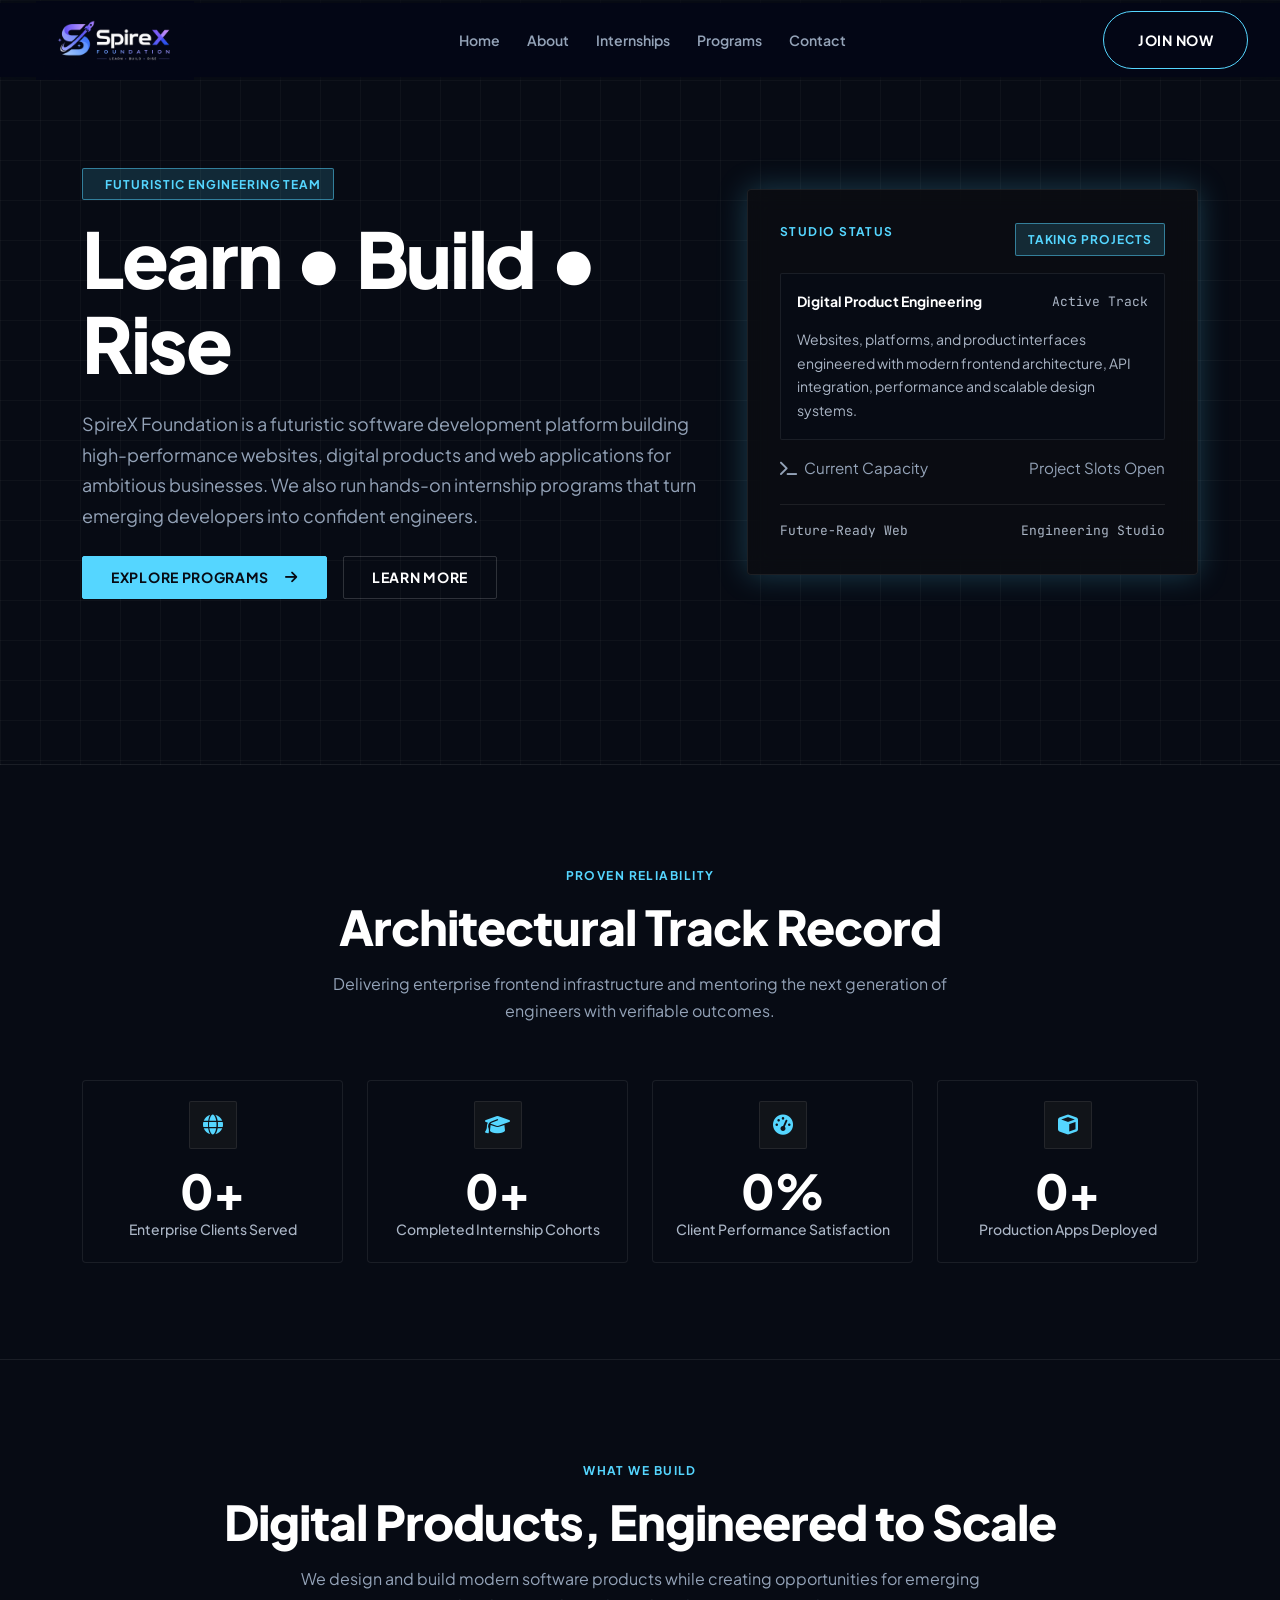
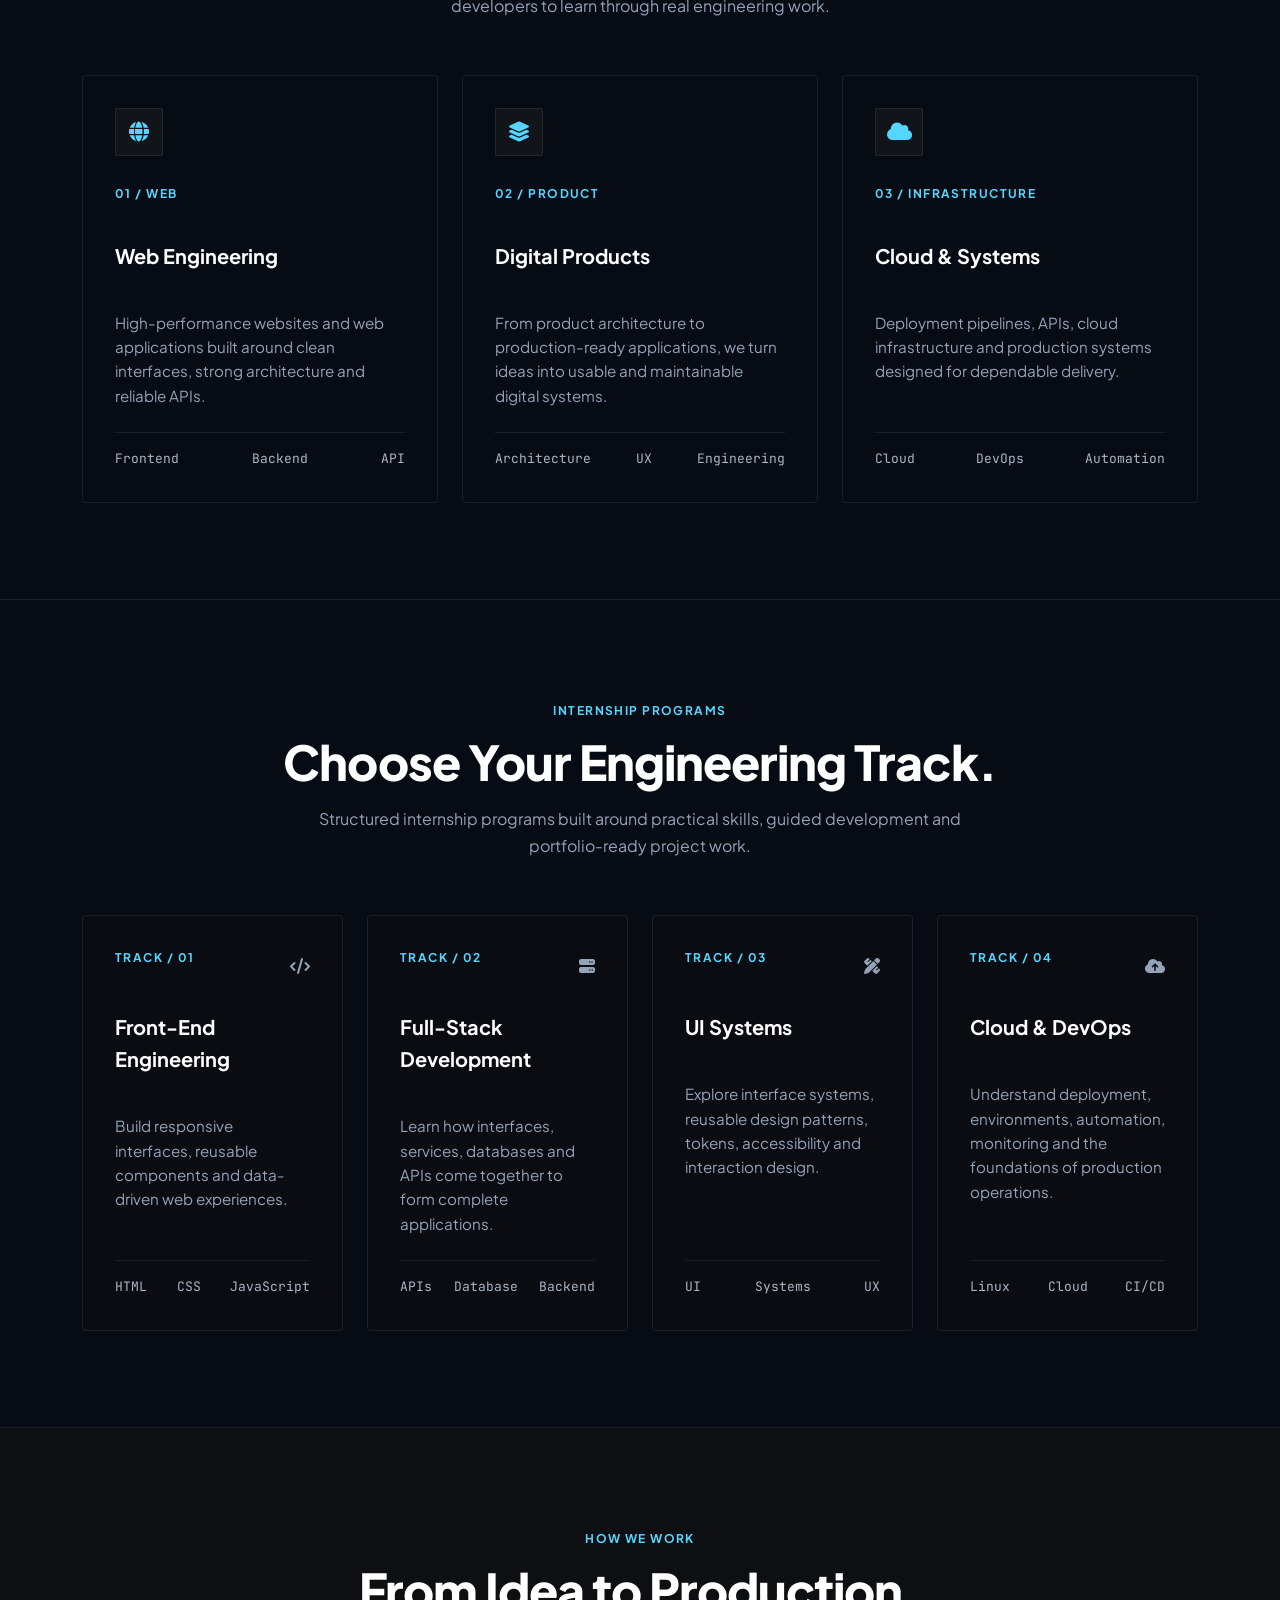
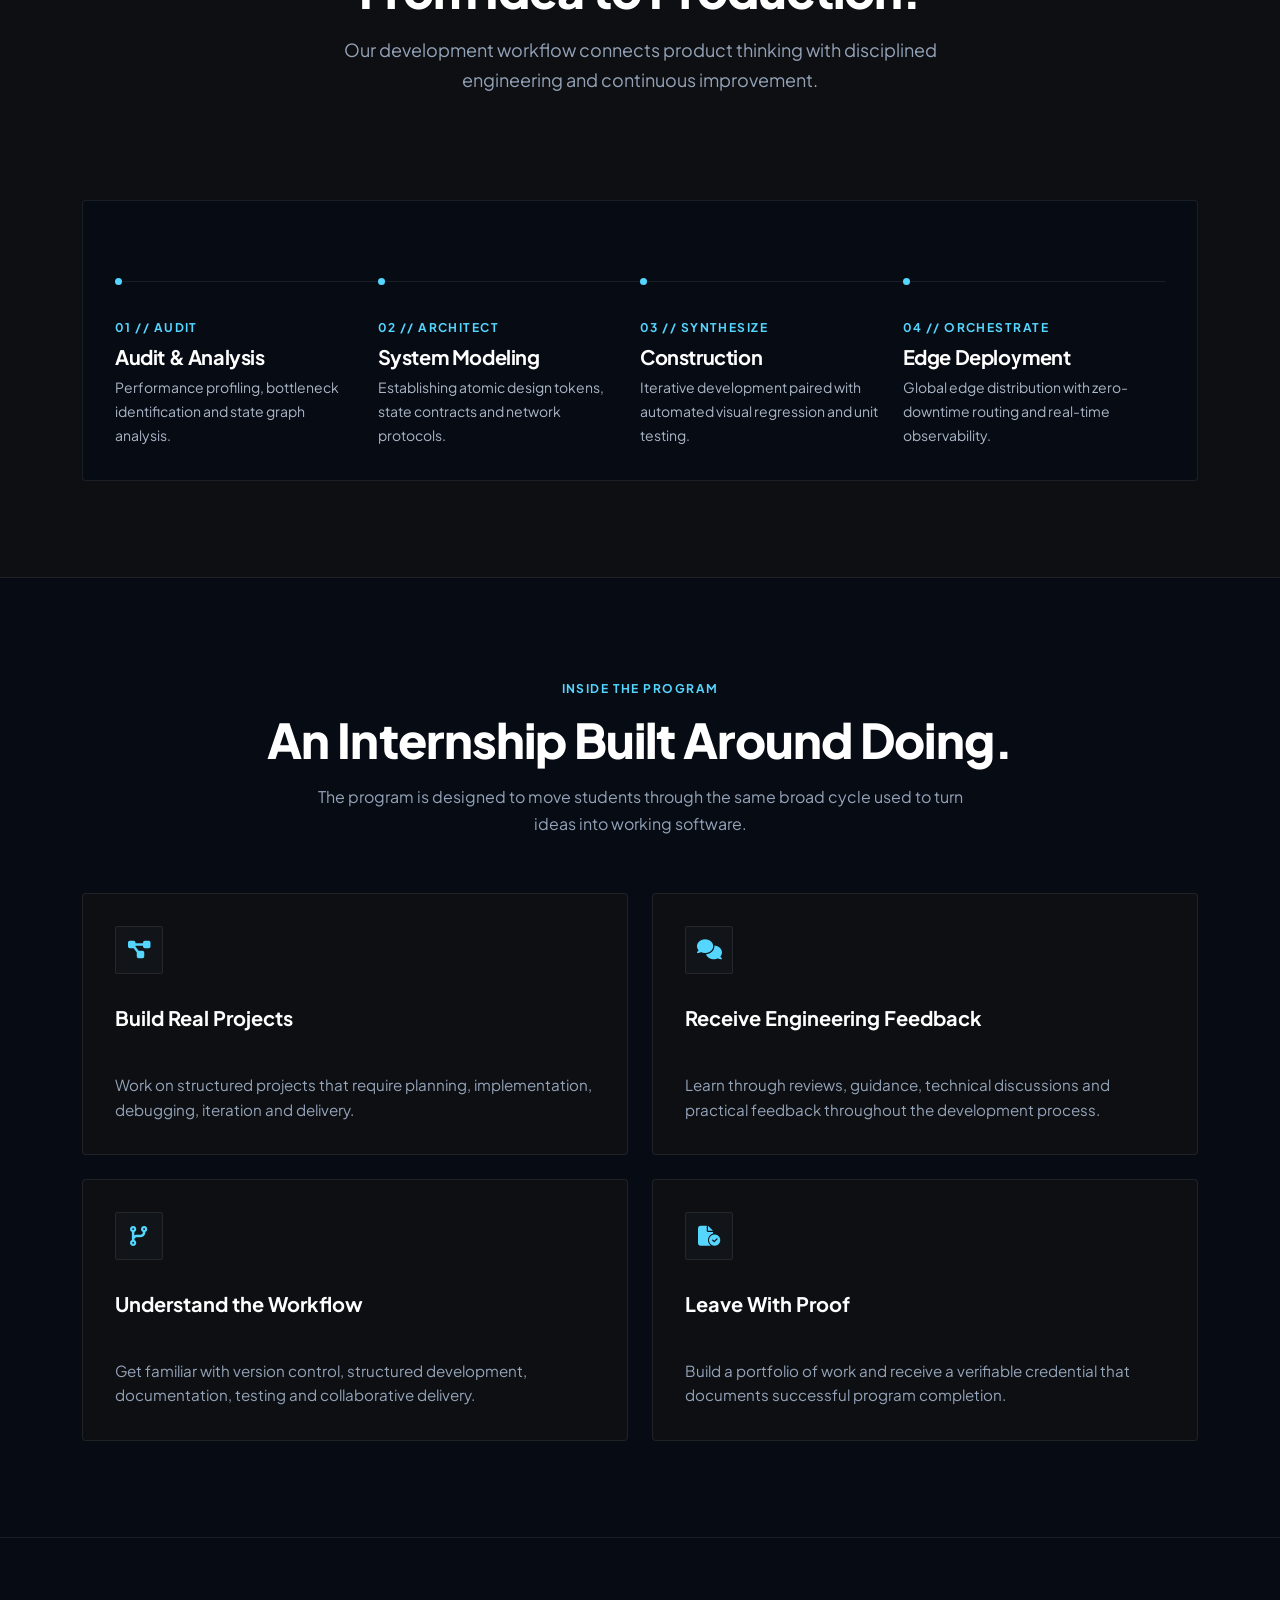
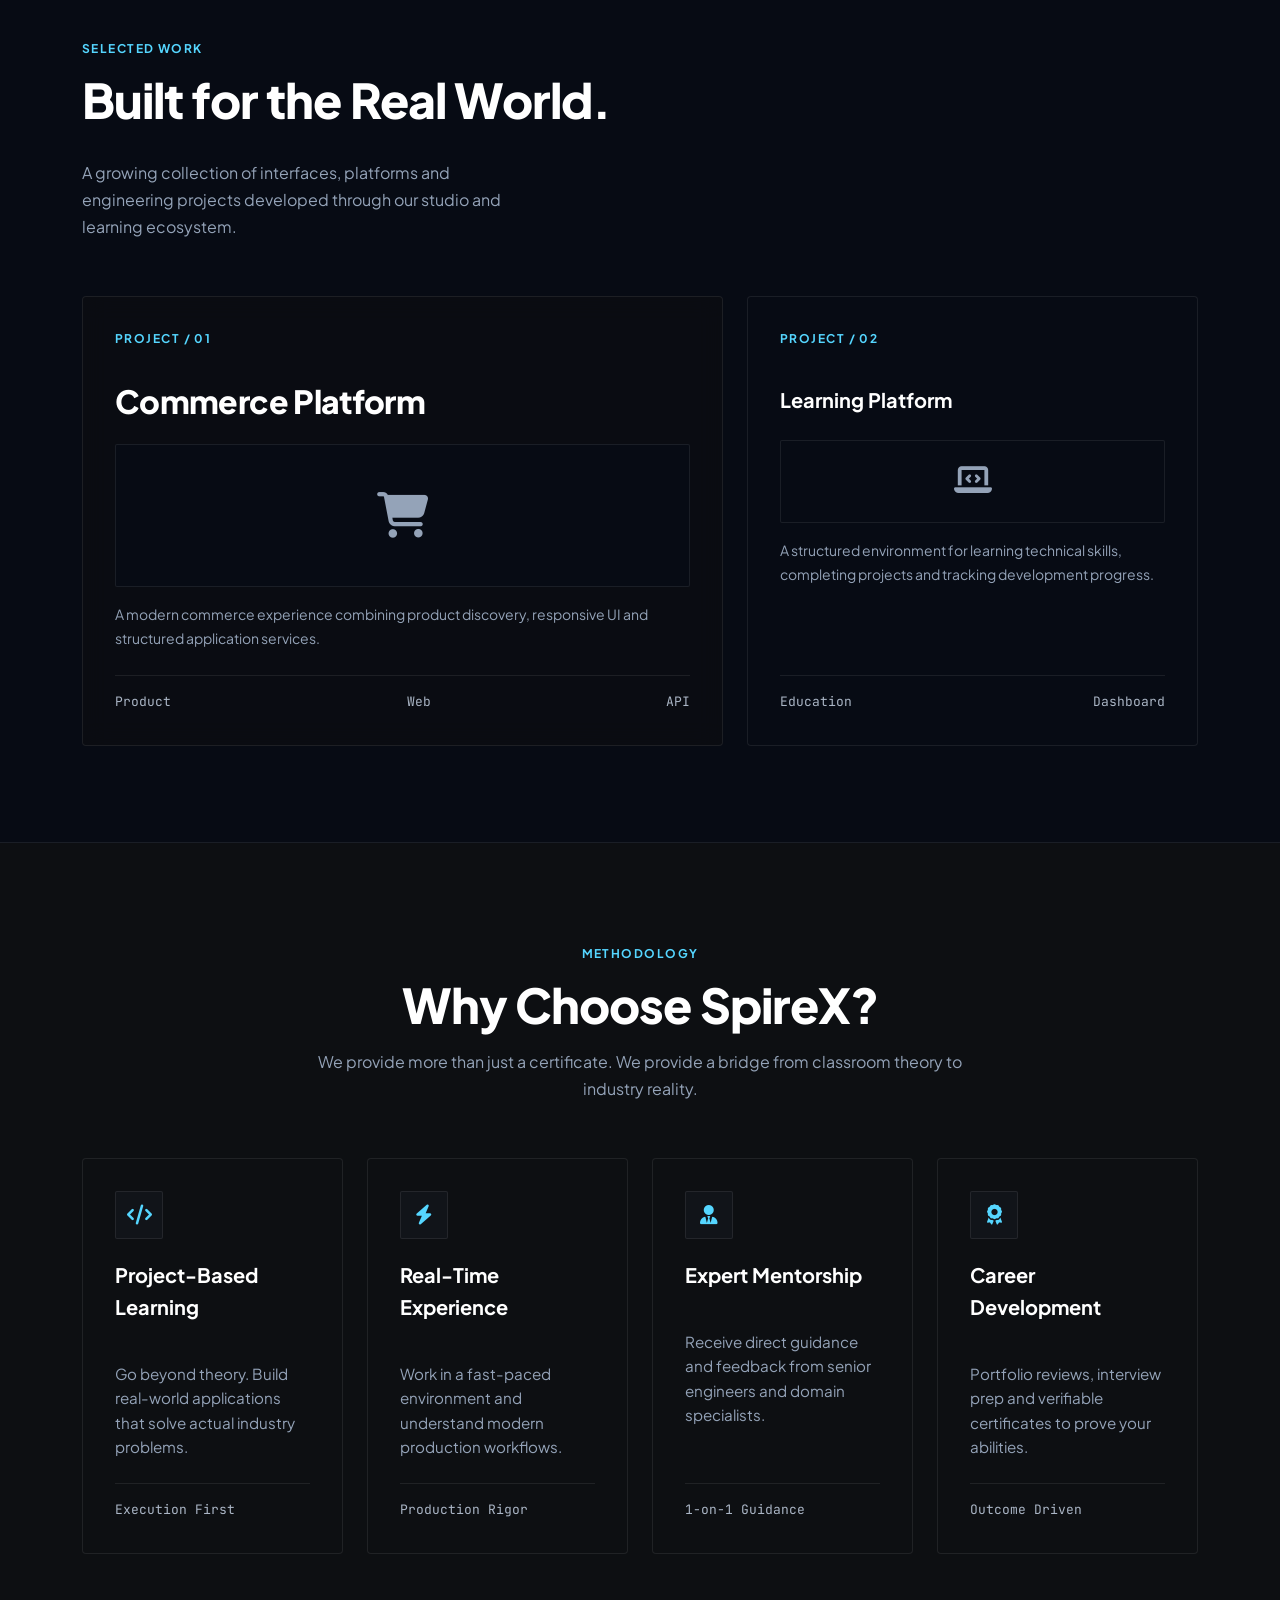
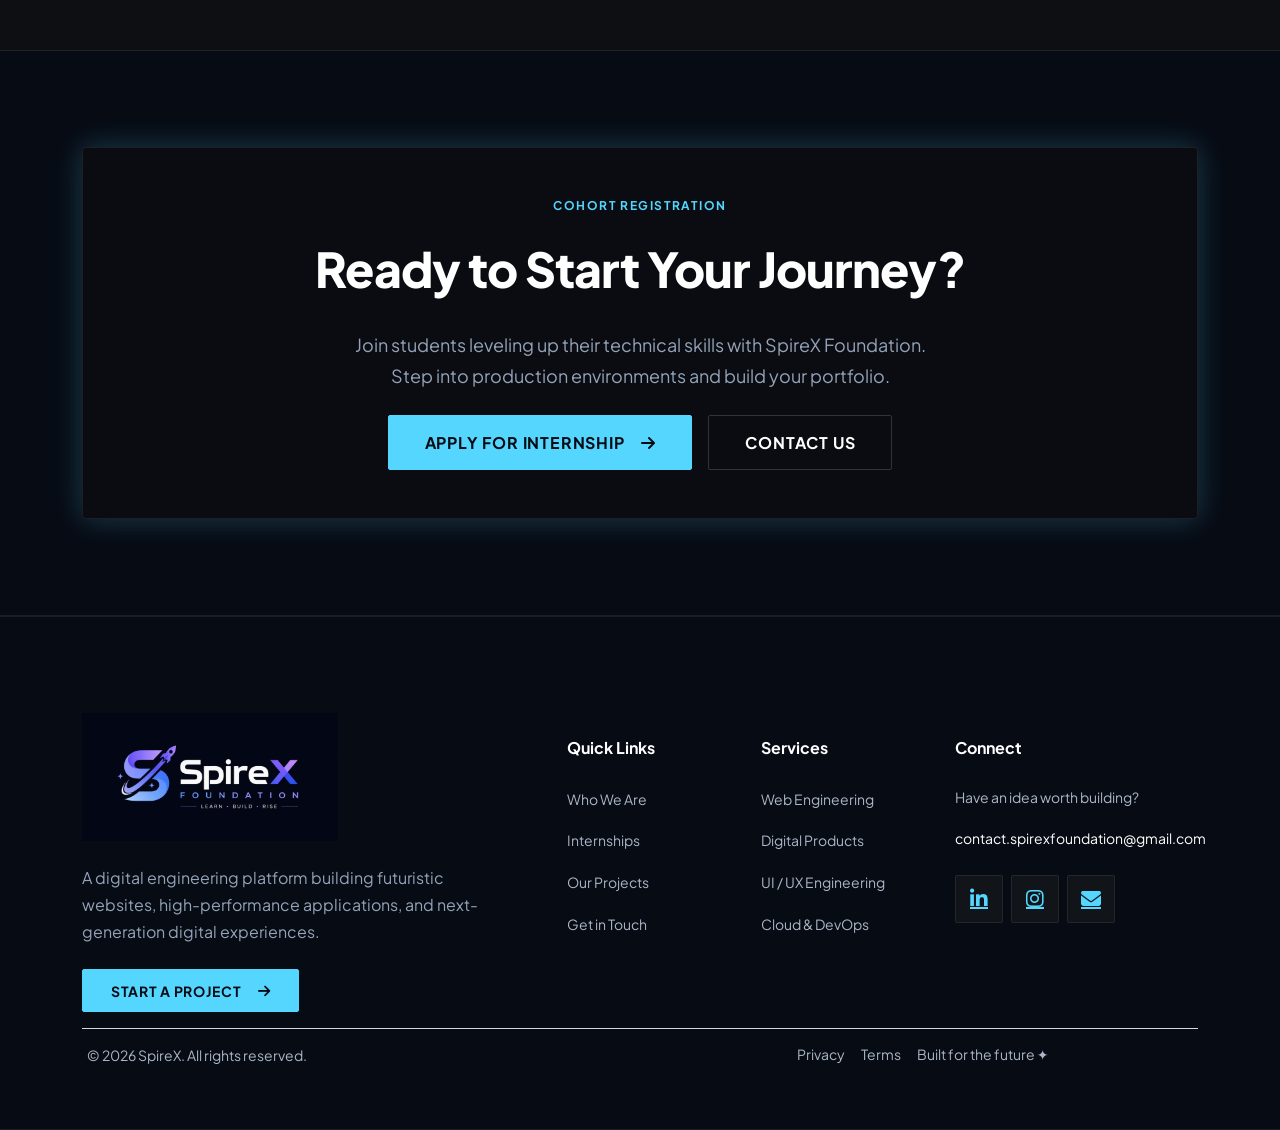
==== commit 3022bea7: "made some changes and added links" ====
--- a/public/index.html
+++ b/public/index.html
@@ -42,10 +42,10 @@
                     </div>
 
                     <div class="d-flex flex-wrap gap-3 mt-4">
-                        <a href="#internship" class="btn btn-primary">
+                        <a href="programs.html" class="btn btn-primary">
                             Explore Programs <i class="fa-solid fa-arrow-right ms-2"></i>
                         </a>
-                        <a href="#about" class="btn btn-outline">Learn More</a>
+                        <a href="about.html" class="btn btn-outline">Learn More</a>
                     </div>
                 </div>
 
@@ -680,7 +680,7 @@
                         portfolio.
                     </p>
                     <div class="d-flex flex-wrap justify-content-center gap-3">
-                        <a href="#" class="btn btn-primary btn-lg">
+                        <a href="internships.html" class="btn btn-primary btn-lg">
                             Apply for Internship
                             <i class="fa-solid fa-arrow-right ms-2"></i>
                         </a>
@@ -708,7 +708,7 @@
                             experiences.
                         </p>
 
-                        <a href="#" class="btn btn-primary">
+                        <a href="programs.html" class="btn btn-primary">
                             Start a Project
                             <i class="fa-solid fa-arrow-right ms-2"></i>
                         </a>
@@ -721,34 +721,28 @@
 
                         <ul class="list-unstyled mb-0 d-flex flex-column gap-3">
                             <li>
-                                <a class="text text-sm text-dim text-decoration-none footer-link" href="/about">
+                                <a class="text text-sm text-dim text-decoration-none footer-link" href="about.html">
                                     Who We Are
                                 </a>
                             </li>
 
                             <li>
-                                <a class="text text-sm text-dim text-decoration-none footer-link" href="/internships">
+                                <a class="text text-sm text-dim text-decoration-none footer-link" href="internships.html">
                                     Internships
                                 </a>
                             </li>
 
                             <li>
-                                <a class="text text-sm text-dim text-decoration-none footer-link" href="/team">
-                                    Our Team
+                                <a class="text text-sm text-dim text-decoration-none footer-link" href="projects.html">
+                                    Our Projects
                                 </a>
                             </li>
 
                             <li>
-                                <a class="text text-sm text-dim text-decoration-none footer-link" href="/contact">
+                                <a class="text text-sm text-dim text-decoration-none footer-link" href="mailto:contact.spirexfoundation@gmail.com">
                                     Get in Touch
                                 </a>
                             </li>
-
-                            <li>
-                                <a class="text text-sm text-dim text-decoration-none footer-link" href="/verify">
-                                    Verify Certificate
-                                </a>
-                            </li>
                         </ul>
                     </div>
                 </div>
@@ -759,25 +753,25 @@
 
                         <ul class="list-unstyled mb-0 d-flex flex-column gap-3">
                             <li>
-                                <a class="text text-sm text-dim text-decoration-none footer-link" href="/services">
+                                <a class="text text-sm text-dim text-decoration-none footer-link" href="">
                                     Web Engineering
                                 </a>
                             </li>
 
                             <li>
-                                <a class="text text-sm text-dim text-decoration-none footer-link" href="/services">
+                                <a class="text text-sm text-dim text-decoration-none footer-link" href="">
                                     Digital Products
                                 </a>
                             </li>
 
                             <li>
-                                <a class="text text-sm text-dim text-decoration-none footer-link" href="/services">
+                                <a class="text text-sm text-dim text-decoration-none footer-link" href="">
                                     UI / UX Engineering
                                 </a>
                             </li>
 
                             <li>
-                                <a class="text text-sm text-dim text-decoration-none footer-link" href="/services">
+                                <a class="text text-sm text-dim text-decoration-none footer-link" href="">
                                     Cloud & DevOps
                                 </a>
                             </li>
